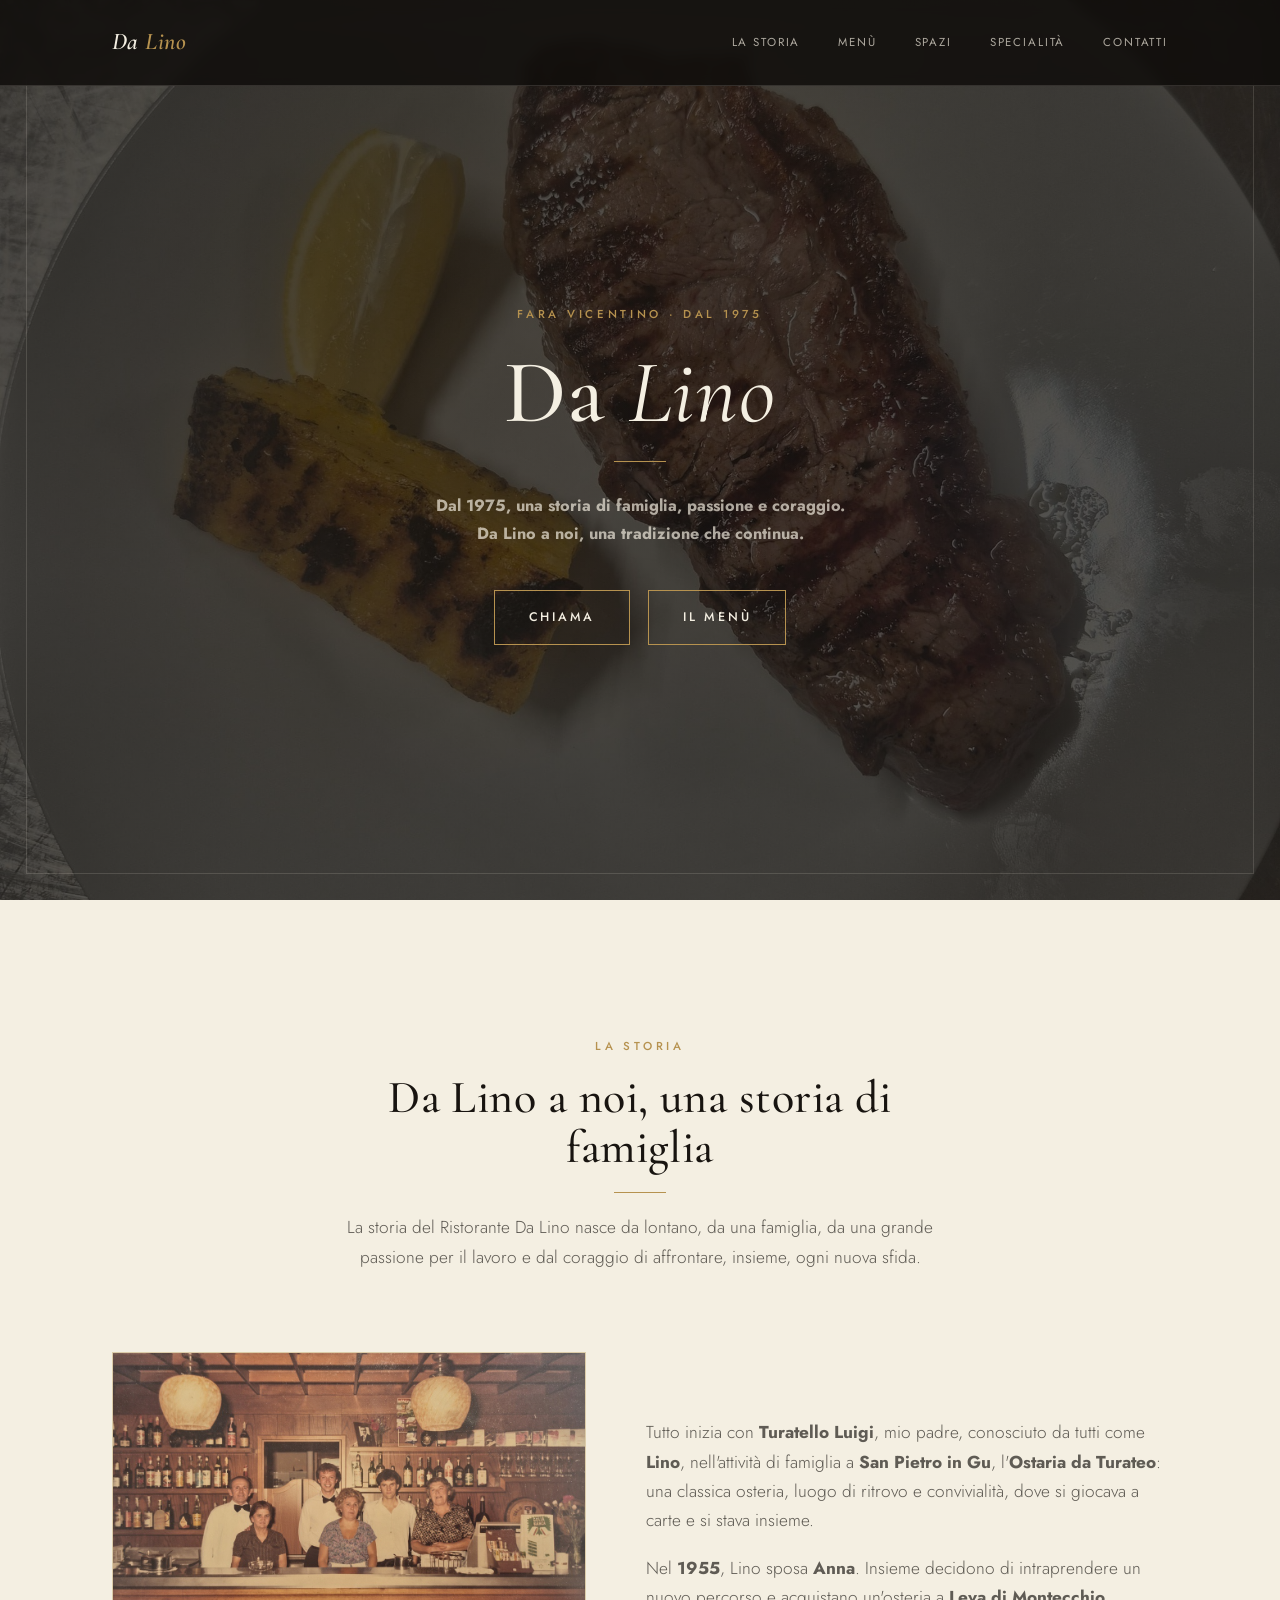
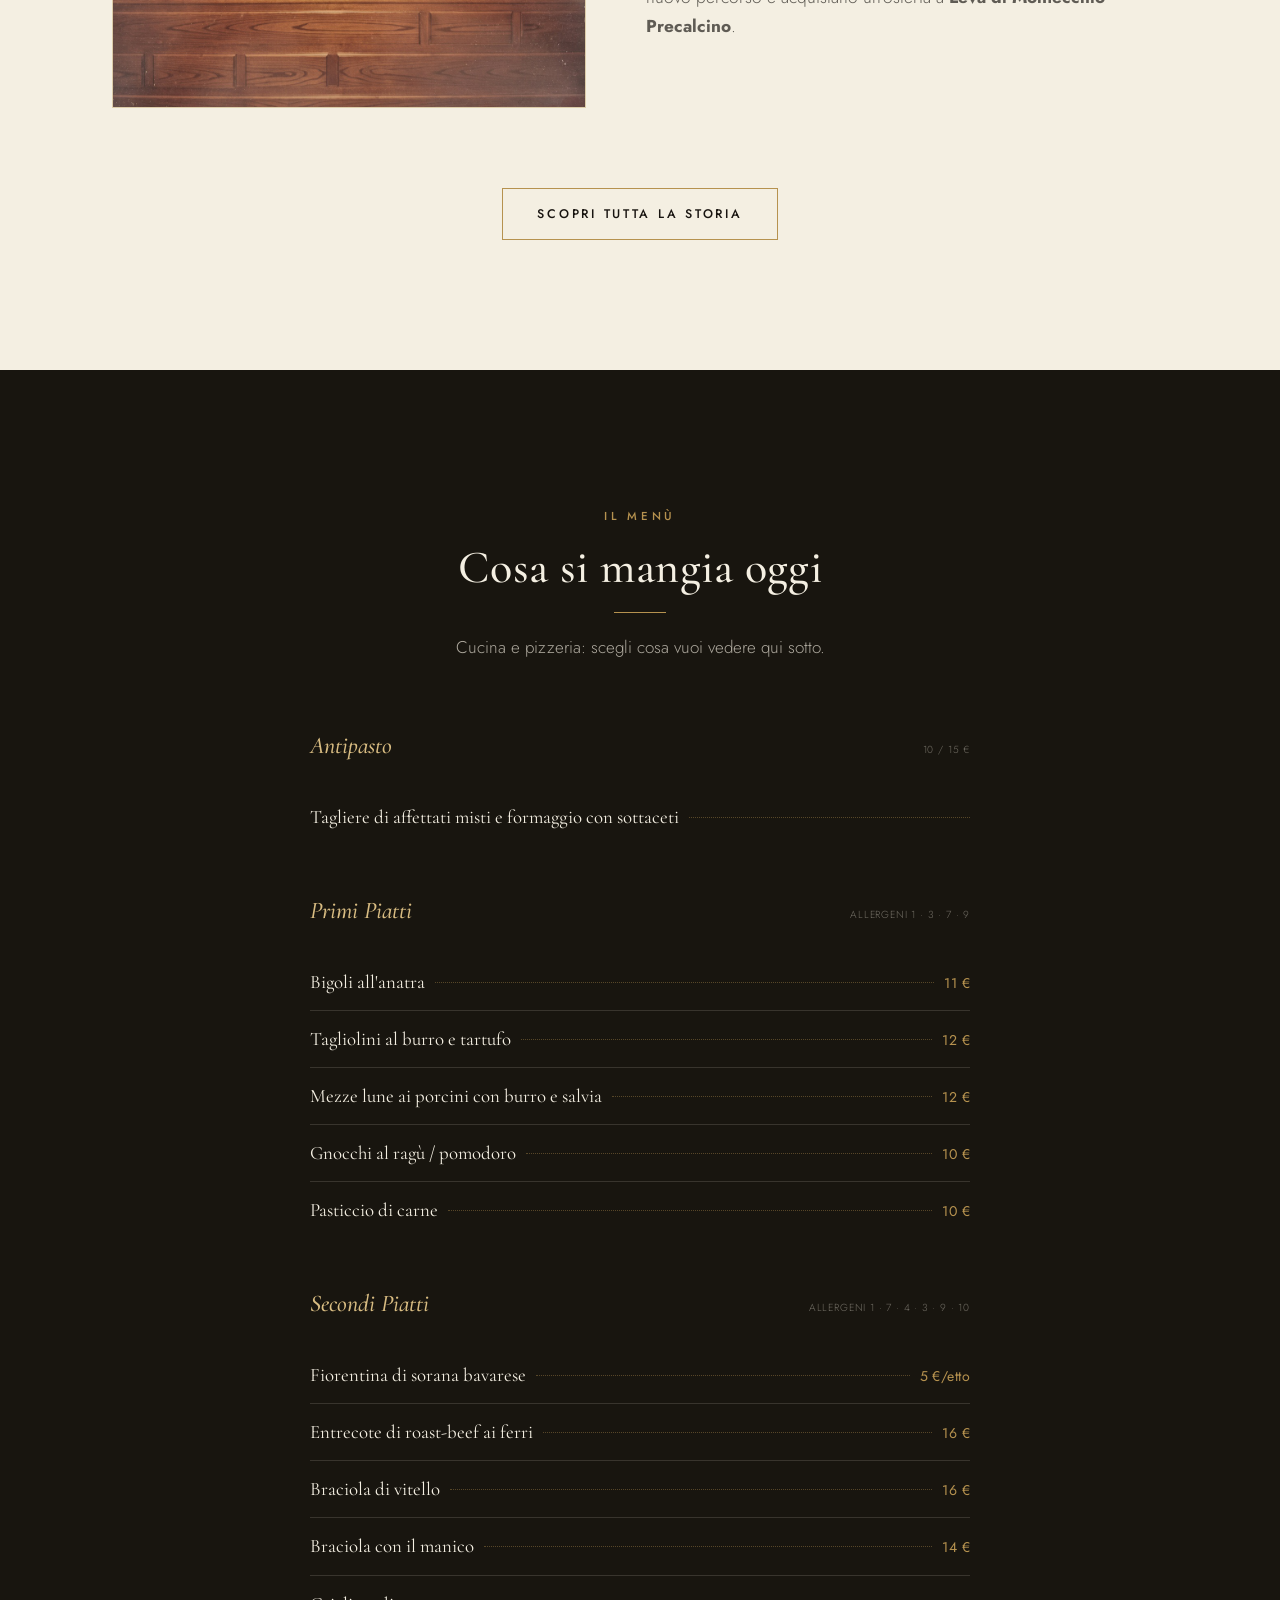
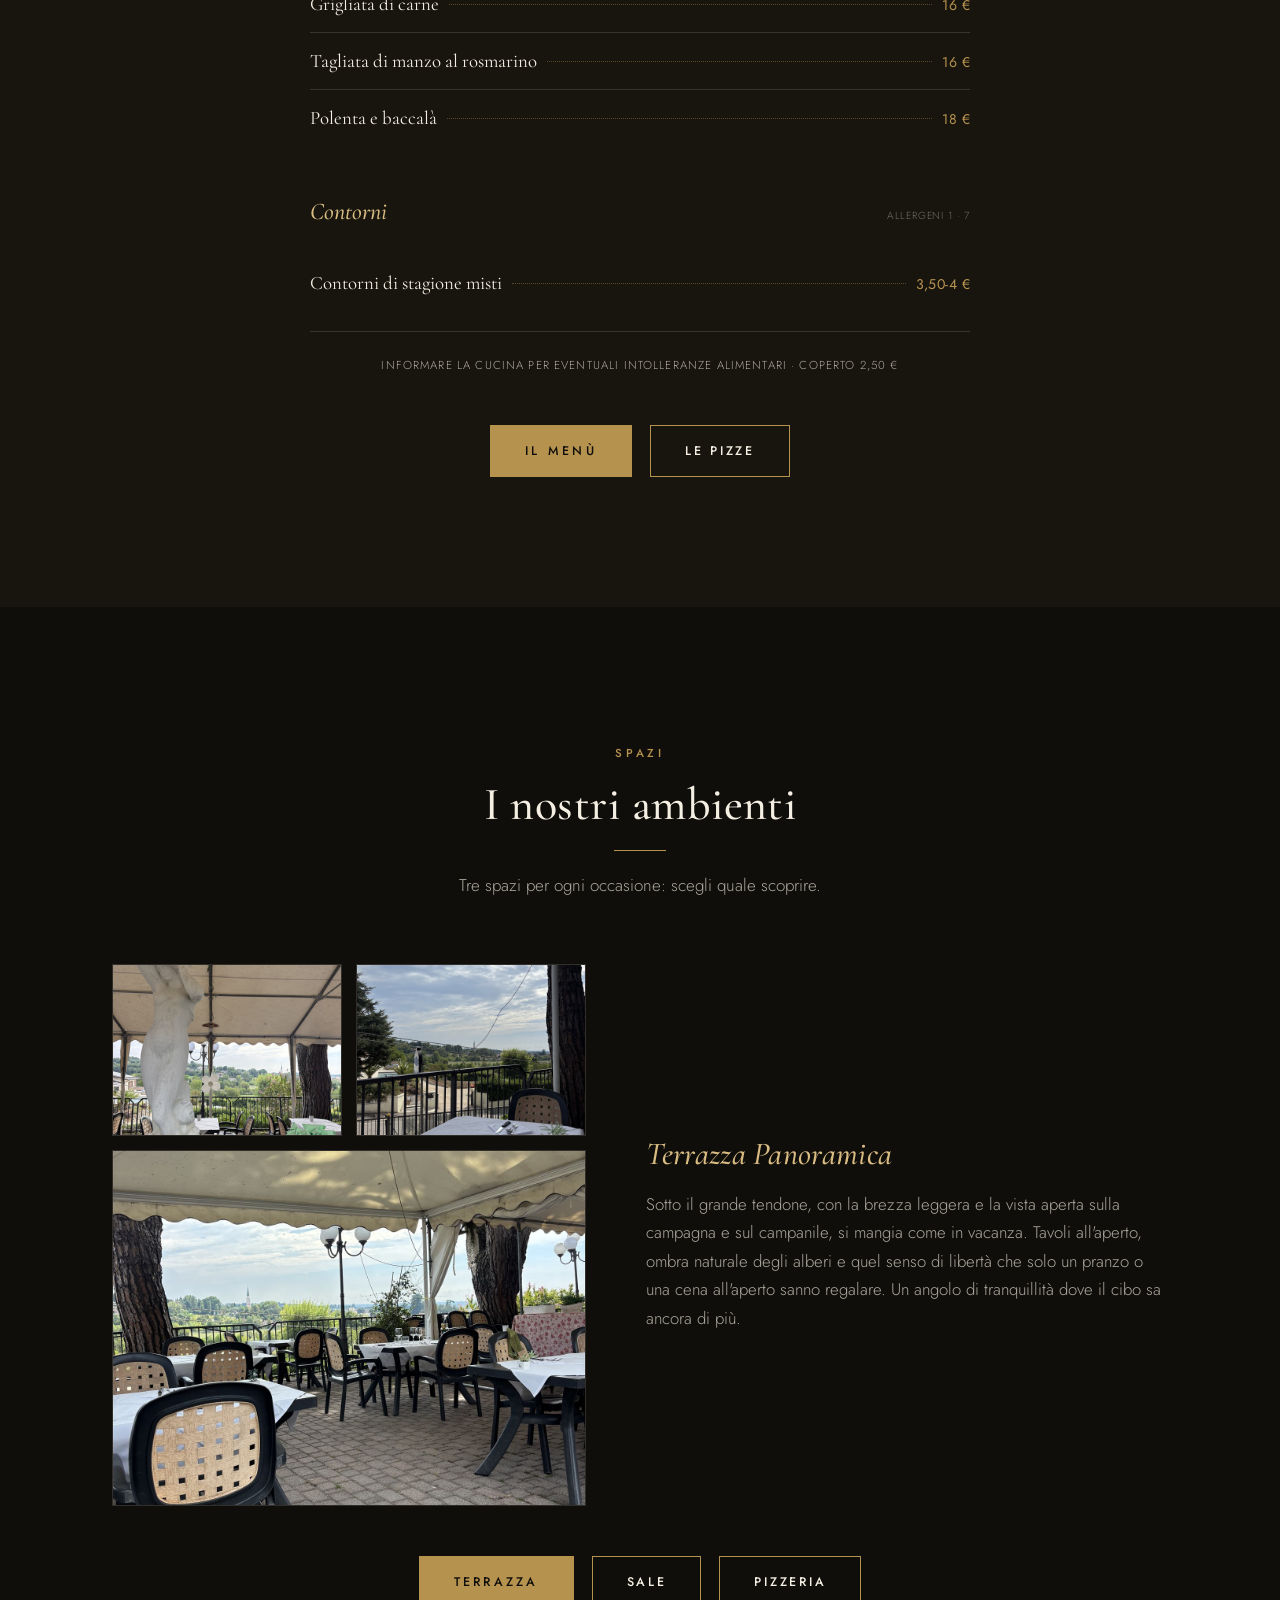
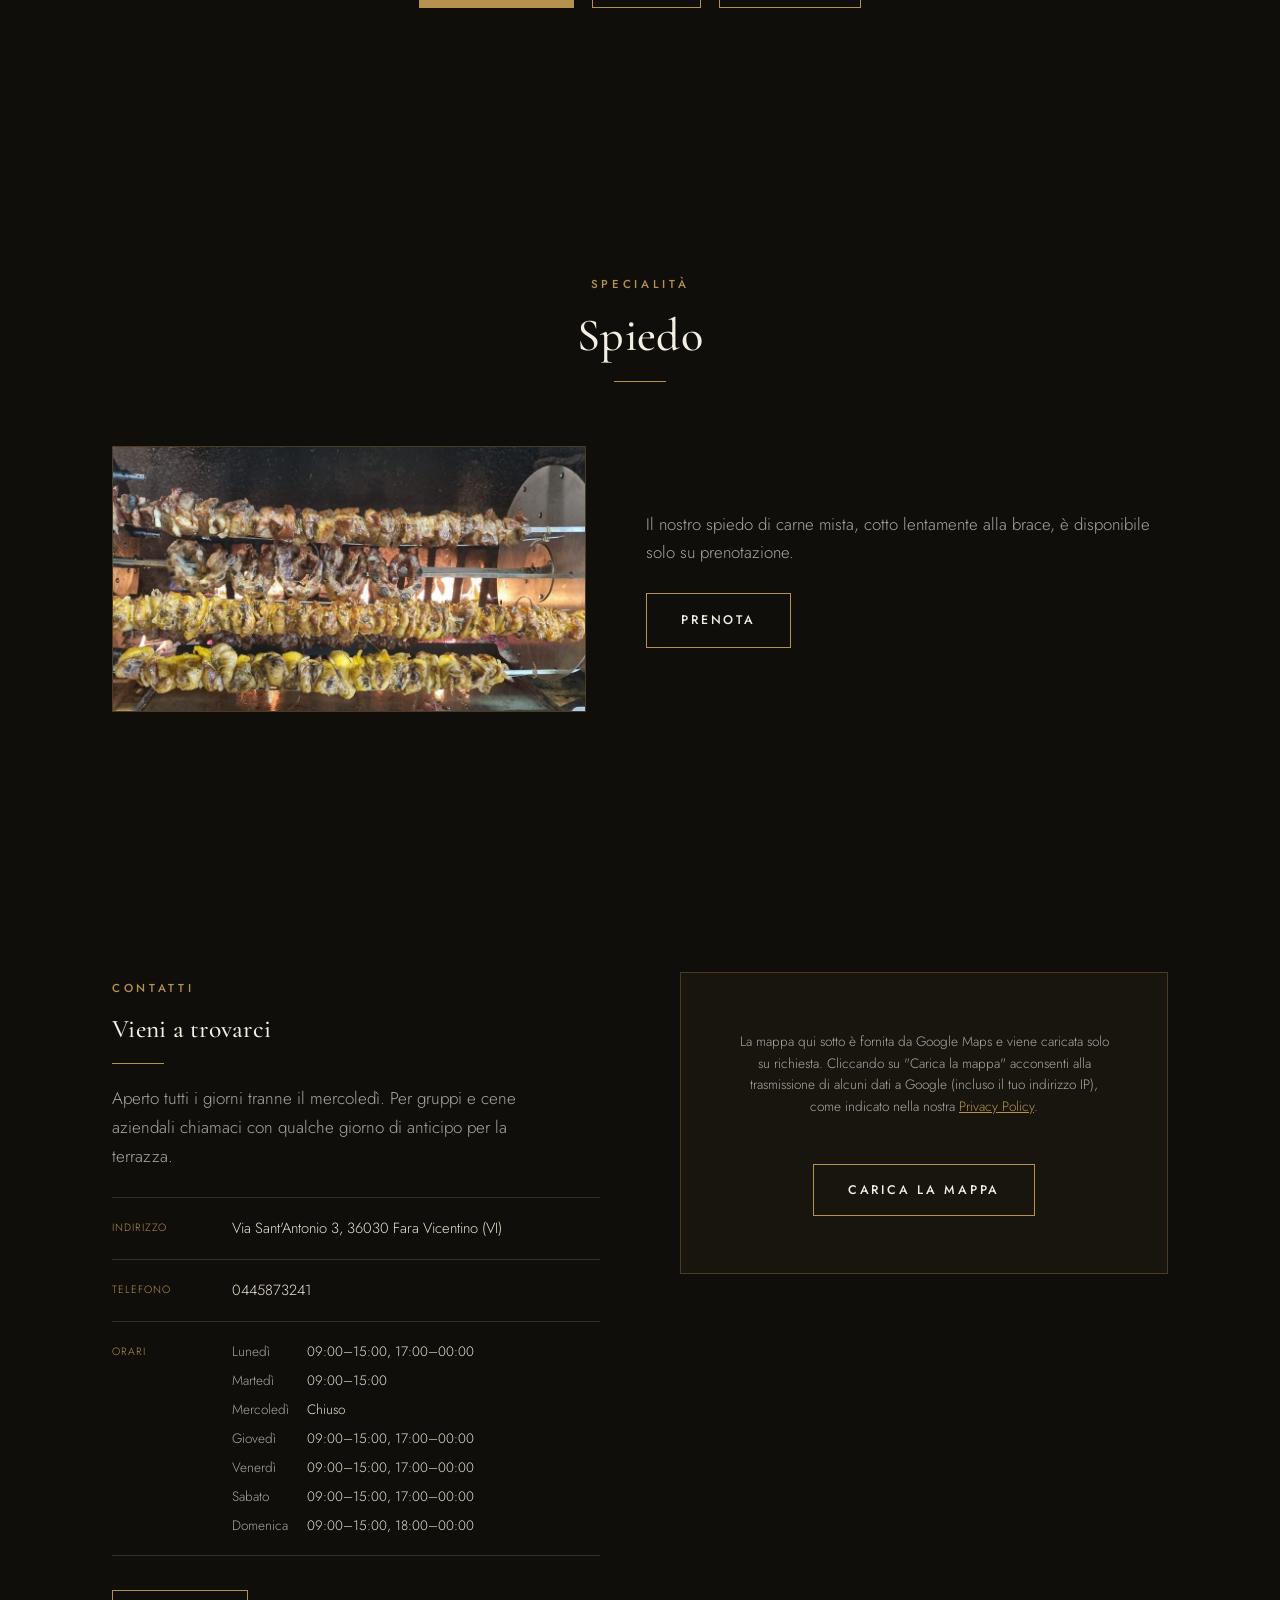
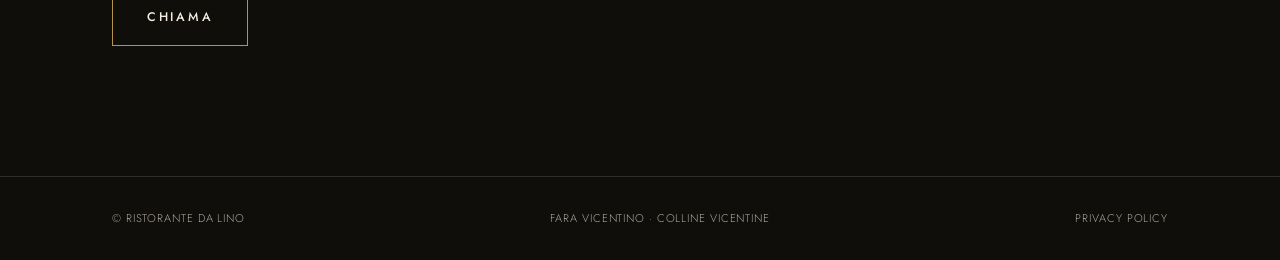
==== index.html @ ebf4b127 "Initial commit: sito Ristorante Da Lino Sito statico HTML/CSS/JS pronto per la pubblicazione su GitH" ====
<!DOCTYPE html>
<html lang="it">
<head>
<meta charset="UTF-8">
<meta name="viewport" content="width=device-width, initial-scale=1.0">
<title>Ristorante Da Lino — Fara Vicentino</title>
<meta name="description" content="Ristorante Da Lino a Fara Vicentino (VI): cucina di famiglia dal 1975, griglia a legna, pizzeria e terrazza panoramica sulle colline vicentine.">
<link rel="canonical" href="https://www.ristorantedalino.it/">
<link rel="icon" type="image/svg+xml" href="images/favicon.svg">

<meta property="og:type" content="website">
<meta property="og:title" content="Ristorante Da Lino — Fara Vicentino">
<meta property="og:description" content="Cucina di famiglia dal 1975, griglia a legna, pizzeria e terrazza panoramica sulle colline vicentine.">
<meta property="og:image" content="https://www.ristorantedalino.it/images/hero-bg.jpg">
<meta property="og:url" content="https://www.ristorantedalino.it/">
<meta property="og:locale" content="it_IT">
<meta name="twitter:card" content="summary_large_image">
<meta name="twitter:title" content="Ristorante Da Lino — Fara Vicentino">
<meta name="twitter:description" content="Cucina di famiglia dal 1975, griglia a legna, pizzeria e terrazza panoramica sulle colline vicentine.">
<meta name="twitter:image" content="https://www.ristorantedalino.it/images/hero-bg.jpg">

<link rel="preconnect" href="https://fonts.googleapis.com">
<link rel="preconnect" href="https://fonts.gstatic.com" crossorigin>
<link href="https://fonts.googleapis.com/css2?family=Cormorant+Garamond:ital,wght@0,400;0,500;0,600;1,400;1,500&family=Jost:wght@300;400;500;600&display=swap" rel="stylesheet">
<link rel="stylesheet" href="css/style.css">

<script type="application/ld+json">
{
  "@context": "https://schema.org",
  "@type": "Restaurant",
  "name": "Ristorante Da Lino",
  "image": "https://www.ristorantedalino.it/images/hero-bg.jpg",
  "url": "https://www.ristorantedalino.it/",
  "telephone": "+390445873241",
  "address": {
    "@type": "PostalAddress",
    "streetAddress": "Via Sant'Antonio 3",
    "postalCode": "36030",
    "addressLocality": "Fara Vicentino",
    "addressRegion": "VI",
    "addressCountry": "IT"
  },
  "openingHoursSpecification": [
    {"@type": "OpeningHoursSpecification", "dayOfWeek": "Monday", "opens": "09:00", "closes": "15:00"},
    {"@type": "OpeningHoursSpecification", "dayOfWeek": "Monday", "opens": "17:00", "closes": "23:59"},
    {"@type": "OpeningHoursSpecification", "dayOfWeek": "Tuesday", "opens": "09:00", "closes": "15:00"},
    {"@type": "OpeningHoursSpecification", "dayOfWeek": "Thursday", "opens": "09:00", "closes": "15:00"},
    {"@type": "OpeningHoursSpecification", "dayOfWeek": "Thursday", "opens": "17:00", "closes": "23:59"},
    {"@type": "OpeningHoursSpecification", "dayOfWeek": "Friday", "opens": "09:00", "closes": "15:00"},
    {"@type": "OpeningHoursSpecification", "dayOfWeek": "Friday", "opens": "17:00", "closes": "23:59"},
    {"@type": "OpeningHoursSpecification", "dayOfWeek": "Saturday", "opens": "09:00", "closes": "15:00"},
    {"@type": "OpeningHoursSpecification", "dayOfWeek": "Saturday", "opens": "17:00", "closes": "23:59"},
    {"@type": "OpeningHoursSpecification", "dayOfWeek": "Sunday", "opens": "09:00", "closes": "15:00"},
    {"@type": "OpeningHoursSpecification", "dayOfWeek": "Sunday", "opens": "18:00", "closes": "23:59"}
  ],
  "sameAs": ["https://www.facebook.com/p/Ristorante-pizzeria-Da-Lino-100041686732372/"]
}
</script>
</head>
<body>

<header class="site">
  <div class="wrap">
    <a href="#" class="brand">Da <span>Lino</span></a>
    <nav class="links">
      <a href="#storia">La Storia</a>
      <a href="#menu">Menù</a>
      <a href="#terrazza">Spazi</a>
      <a href="#specialita">Specialità</a>
      <a href="#contatti">Contatti</a>
    </nav>
    <button type="button" class="nav-toggle" aria-label="Apri menu">☰</button>
  </div>
</header>

<main>

<!-- ================= HERO ================= -->
<section class="hero">
  <div class="hero-frame" aria-hidden="true"></div>
  <div class="hero-content">
    <span class="eyebrow">Fara Vicentino · Dal 1975</span>
    <h1>Da <em>Lino</em></h1>
    <div class="rule center"></div>
    <p class="desc"><strong>Dal 1975, una storia di famiglia, passione e coraggio.<br>Da Lino a noi, una tradizione che continua.</strong></p>
    <div class="ctas">
      <a href="tel:+390445873241" class="btn">Chiama</a>
      <a href="#menu" class="btn">Il Menù</a>
    </div>
  </div>
</section>

<!-- ================= STORIA ================= -->
<section id="storia" class="story">
  <div class="wrap">
    <div class="section-head center reveal">
      <span class="eyebrow">La Storia</span>
      <h2 style="margin-top:14px;">Da Lino a noi, una storia di famiglia</h2>
      <div class="rule center"></div>
      <p style="max-width:640px; margin:0 auto;">La storia del Ristorante Da Lino nasce da lontano, da una famiglia, da una grande passione per il lavoro e dal coraggio di affrontare, insieme, ogni nuova sfida.</p>
    </div>

    <div class="story-narrative">

      <div class="story-block reveal">
        <div class="story-photo">
          <img src="images/storia-osteria.jpg" alt="Il bancone dell'osteria di famiglia, con Lino e Anna e lo staff" loading="lazy">
        </div>
        <div class="story-text">
          <p>Tutto inizia con <strong>Turatello Luigi</strong>, mio padre, conosciuto da tutti come <strong>Lino</strong>, nell'attività di famiglia a <strong>San Pietro in Gu</strong>, l'<strong>Ostaria da Turateo</strong>: una classica osteria, luogo di ritrovo e convivialità, dove si giocava a carte e si stava insieme.</p>
          <p>Nel <strong>1955</strong>, Lino sposa <strong>Anna</strong>. Insieme decidono di intraprendere un nuovo percorso e acquistano un'osteria a <strong>Leva di Montecchio Precalcino</strong>.</p>
        </div>
      </div>

      <div class="story-toggle reveal" id="story-toggle-open">
        <button type="button" class="btn" id="story-toggle-btn" aria-expanded="false" aria-controls="story-more">Scopri tutta la storia</button>
      </div>

      <div class="story-more" id="story-more" hidden>

      <div class="story-block">
        <div class="story-text">
          <p>Nel <strong>1966</strong>, a mio padre viene proposta una nuova opportunità: una trattoria a Fara Vicentino, la <strong>Trattoria Valdastico</strong>. Era un locale grande e il lavoro va alla grande. Per Lino e Anna è un periodo di grande impegno e soddisfazioni.</p>
          <p>Nel <strong>1972</strong> arrivano però momenti critici e decidono di tornare a San Pietro in Gu, dando in affitto la loro osteria. Ma il desiderio di costruire qualcosa di proprio non viene mai meno.</p>
          <p>Nel <strong>1973</strong>, Lino vende la trattoria della stazione e acquista un terreno a Fara Vicentino, in via Torricelle. È qui che, con tanto coraggio, lui e Anna decidono di fare un passo importante: costruire il loro futuro e dare vita al <strong>Ristorante Da Lino</strong>.</p>
          <p>Nell'<strong>agosto del 1975</strong> il ristorante apre le sue porte.</p>
        </div>
        <div class="story-photo">
          <img src="images/storia-cucina.jpg" alt="La cucina a legna del ristorante nei primi anni, con Lino e Anna ai fornelli" loading="lazy">
        </div>
      </div>

      <div class="story-block">
        <div class="story-photo">
          <img src="images/storia-matrimoni.jpg" alt="Un cameriere fiamma una porchetta durante un matrimonio al ristorante" loading="lazy">
        </div>
        <div class="story-text">
          <p>Comincia una nuova avventura, fatta di tanto lavoro e di tante soddisfazioni. Arrivano numerosi matrimoni e tante persone scelgono il Ristorante Da Lino per vivere e condividere momenti importanti.</p>
          <p>Nel <strong>1977</strong>, però, la vita mette Anna davanti a una nuova e difficile prova: rimane sola a portare avanti questa battaglia.</p>
          <p>Ma Anna non si arrende. Con grande forza e tanti sacrifici continua il cammino iniziato insieme a Lino, portando avanti il ristorante e la loro storia.</p>
        </div>
      </div>

      <div class="story-block">
        <div class="story-text">
          <p>Nel <strong>1995</strong> arriviamo noi e raccogliamo questa eredità. Anche per noi l'inizio non è facile, ma con il passare degli anni continuiamo a lavorare, a crescere e a portare avanti ciò che è stato costruito prima di noi.</p>
        </div>
        <div class="story-photo">
          <img src="images/storia-anni90.jpg" alt="Lo staff del ristorante negli anni '90" loading="lazy">
        </div>
      </div>

      <div class="story-block story-block-final">
        <div class="story-photo">
          <img src="images/storia-oggi.jpg" alt="Chi porta avanti il Ristorante Da Lino oggi" loading="lazy">
        </div>
        <div class="story-text">
          <p>Gli anni passano, ma una cosa non è cambiata: <strong>siamo ancora qua</strong>.</p>
          <p>Il Ristorante Da Lino è una storia di famiglia, iniziata tanti anni fa e portata avanti con coraggio, sacrificio e tanto lavoro.</p>
          <blockquote>Una storia che continua.</blockquote>
        </div>
      </div>

      <div class="story-toggle">
        <button type="button" class="btn" id="story-toggle-close-btn">Mostra meno</button>
      </div>

      </div>

    </div>
  </div>
</section>

<!-- ================= MENU ================= -->
<section id="menu" class="menu-section">
  <div class="wrap">
    <div class="section-head center reveal">
      <span class="eyebrow">Il Menù</span>
      <h2 style="margin-top:14px;">Cosa si mangia oggi</h2>
      <div class="rule center"></div>
      <p style="color:var(--ivory-dim); font-weight:300;">Cucina e pizzeria: scegli cosa vuoi vedere qui sotto.</p>
    </div>

    <div class="menu-inner reveal">

      <div class="menu-panel toggle-panel" id="panel-cucina" role="tabpanel" aria-labelledby="tab-panel-cucina">

        <div class="menu-group">
          <div class="menu-group-head"><h3>Antipasto</h3><span class="allergens">10 / 15 €</span></div>
          <div class="menu-item"><span class="name">Tagliere di affettati misti e formaggio con sottaceti</span><span class="leader"></span></div>
        </div>

        <div class="menu-group">
          <div class="menu-group-head"><h3>Primi Piatti</h3><span class="allergens">Allergeni 1 · 3 · 7 · 9</span></div>
          <div class="menu-item"><span class="name">Bigoli all'anatra</span><span class="leader"></span><span class="price">11 €</span></div>
          <div class="menu-item"><span class="name">Tagliolini al burro e tartufo</span><span class="leader"></span><span class="price">12 €</span></div>
          <div class="menu-item"><span class="name">Mezze lune ai porcini con burro e salvia</span><span class="leader"></span><span class="price">12 €</span></div>
          <div class="menu-item"><span class="name">Gnocchi al ragù / pomodoro</span><span class="leader"></span><span class="price">10 €</span></div>
          <div class="menu-item"><span class="name">Pasticcio di carne</span><span class="leader"></span><span class="price">10 €</span></div>
        </div>

        <div class="menu-group">
          <div class="menu-group-head"><h3>Secondi Piatti</h3><span class="allergens">Allergeni 1 · 7 · 4 · 3 · 9 · 10</span></div>
          <div class="menu-item"><span class="name">Fiorentina di sorana bavarese</span><span class="leader"></span><span class="price">5 €/etto</span></div>
          <div class="menu-item"><span class="name">Entrecote di roast-beef ai ferri</span><span class="leader"></span><span class="price">16 €</span></div>
          <div class="menu-item"><span class="name">Braciola di vitello</span><span class="leader"></span><span class="price">16 €</span></div>
          <div class="menu-item"><span class="name">Braciola con il manico</span><span class="leader"></span><span class="price">14 €</span></div>
          <div class="menu-item"><span class="name">Grigliata di carne</span><span class="leader"></span><span class="price">16 €</span></div>
          <div class="menu-item"><span class="name">Tagliata di manzo al rosmarino</span><span class="leader"></span><span class="price">16 €</span></div>
          <div class="menu-item"><span class="name">Polenta e baccalà</span><span class="leader"></span><span class="price">18 €</span></div>
        </div>

        <div class="menu-group" style="margin-bottom:0;">
          <div class="menu-group-head"><h3>Contorni</h3><span class="allergens">Allergeni 1 · 7</span></div>
          <div class="menu-item"><span class="name">Contorni di stagione misti</span><span class="leader"></span><span class="price">3,50-4 €</span></div>
        </div>

        <div class="menu-foot">Informare la cucina per eventuali intolleranze alimentari · Coperto 2,50 €</div>
      </div>

      <div class="menu-panel toggle-panel" id="panel-pizze" role="tabpanel" aria-labelledby="tab-panel-pizze" hidden>

        <div class="menu-group" style="margin-bottom:0;">
          <div class="pizza-item"><span class="name">4 Formaggi</span><span class="ingredients">pomodoro, mozzarella, gorgonzola, asiago, grana</span><span class="price">9 € <em>· all. 7</em></span></div>
          <div class="pizza-item"><span class="name">4 Stagioni</span><span class="ingredients">pomodoro, mozzarella, prosciutto, funghi, carciofi, salamino</span><span class="price">9 € <em>· all. 7</em></span></div>
          <div class="pizza-item"><span class="name">Asparagi</span><span class="ingredients">pomodoro, mozzarella, asparagi</span><span class="price">7,50 € <em>· all. 7</em></span></div>
          <div class="pizza-item"><span class="name">Astego</span><span class="ingredients">pomodoro, mozzarella, salsiccia, peperoni ai ferri, pancetta</span><span class="price">9,50 € <em>· all. 7</em></span></div>
          <div class="pizza-item"><span class="name">Bavarese</span><span class="ingredients">pomodoro, mozzarella, pancetta, wurstel, speck</span><span class="price">9,50 € <em>· all. 7</em></span></div>
          <div class="pizza-item"><span class="name">Bianca</span><span class="ingredients">mozzarella, asparagi, carciofi, grana</span><span class="price">9 € <em>· all. 7</em></span></div>
          <div class="pizza-item"><span class="name">Boscaiola</span><span class="ingredients">pomodoro, mozzarella, funghi misti</span><span class="price">8,50 € <em>· all. 7</em></span></div>
          <div class="pizza-item"><span class="name">Calzone</span><span class="ingredients">pomodoro, mozzarella, funghi, prosciutto</span><span class="price">8 € <em>· all. 7</em></span></div>
          <div class="pizza-item"><span class="name">Capricciosa</span><span class="ingredients">pomodoro, mozzarella, prosciutto, funghi, carciofi</span><span class="price">8,50 € <em>· all. 7</em></span></div>
          <div class="pizza-item"><span class="name">Chiodini</span><span class="ingredients">pomodoro, mozzarella, chiodini</span><span class="price">8 € <em>· all. 7</em></span></div>
          <div class="pizza-item"><span class="name">Cion</span><span class="ingredients">pomodoro, mozzarella, asiago, sopressa</span><span class="price">9 € <em>· all. 7</em></span></div>
          <div class="pizza-item"><span class="name">Crudo</span><span class="ingredients">pomodoro, mozzarella, prosciutto crudo</span><span class="price">8 € <em>· all. 7</em></span></div>
          <div class="pizza-item"><span class="name">Diavola</span><span class="ingredients">pomodoro, mozzarella, salamino</span><span class="price">7,50 € <em>· all. 7</em></span></div>
          <div class="pizza-item"><span class="name">Funghi</span><span class="ingredients">pomodoro, mozzarella, funghi</span><span class="price">7,50 € <em>· all. 7</em></span></div>
          <div class="pizza-item"><span class="name">Gustosa</span><span class="ingredients">pomodoro, mozzarella, porcini, pancetta, grana</span><span class="price">9,50 € <em>· all. 7</em></span></div>
          <div class="pizza-item"><span class="name">Margherita</span><span class="ingredients">pomodoro, mozzarella</span><span class="price">6 € <em>· all. 7</em></span></div>
          <div class="pizza-item"><span class="name">Marina</span><span class="ingredients">pomodoro, mozzarella, gamberetti, brie</span><span class="price">9,50 € <em>· all. 7-2</em></span></div>
          <div class="pizza-item"><span class="name">Monaco</span><span class="ingredients">pomodoro, mozzarella, patate, wurstel, pancetta</span><span class="price">9 € <em>· all. 7</em></span></div>
          <div class="pizza-item"><span class="name">Montanara</span><span class="ingredients">pomodoro, mozzarella, asiago, sfilacci di cavallo</span><span class="price">9 € <em>· all. 7</em></span></div>
          <div class="pizza-item"><span class="name">Napoletana</span><span class="ingredients">pomodoro, mozzarella, acciughe, capperi, olive, origano</span><span class="price">8,50 € <em>· all. 7-4</em></span></div>
          <div class="pizza-item"><span class="name">Novità</span><span class="ingredients">pomodoro, mozzarella, asparagi, zucchine, grana</span><span class="price">9 € <em>· all. 7</em></span></div>
          <div class="pizza-item"><span class="name">Olive</span><span class="ingredients">pomodoro, mozzarella, olive</span><span class="price">7,50 € <em>· all. 7</em></span></div>
          <div class="pizza-item"><span class="name">Pacifico</span><span class="ingredients">pomodoro, mozzarella, asparagi, porcini, grana</span><span class="price">9,50 € <em>· all. 7</em></span></div>
          <div class="pizza-item"><span class="name">Parmigiana</span><span class="ingredients">pomodoro, mozzarella, melanzane, grana</span><span class="price">8 € <em>· all. 7</em></span></div>
          <div class="pizza-item"><span class="name">Patatosa</span><span class="ingredients">pomodoro, mozzarella, patatine fritte</span><span class="price">8 € <em>· all. 7</em></span></div>
          <div class="pizza-item"><span class="name">Porcini</span><span class="ingredients">pomodoro, mozzarella, porcini</span><span class="price">8,50 € <em>· all. 7</em></span></div>
          <div class="pizza-item"><span class="name">Primavera</span><span class="ingredients">pomodoro, mozzarella, pomodoro a fette, rucola</span><span class="price">8 € <em>· all. 7</em></span></div>
          <div class="pizza-item"><span class="name">Prosciutto</span><span class="ingredients">pomodoro, mozzarella, prosciutto</span><span class="price">7,50 € <em>· all. 7</em></span></div>
          <div class="pizza-item"><span class="name">Prosciutto e Funghi</span><span class="ingredients">pomodoro, mozzarella, prosciutto, funghi</span><span class="price">8 € <em>· all. 7</em></span></div>
          <div class="pizza-item"><span class="name">Radicchio</span><span class="ingredients">pomodoro, mozzarella, radicchio, grana</span><span class="price">8,50 € <em>· all. 7</em></span></div>
          <div class="pizza-item"><span class="name">Romana</span><span class="ingredients">pomodoro, mozzarella, acciughe</span><span class="price">7,50 € <em>· all. 7-4</em></span></div>
          <div class="pizza-item"><span class="name">Speck</span><span class="ingredients">pomodoro, mozzarella, speck</span><span class="price">8 € <em>· all. 7</em></span></div>
          <div class="pizza-item"><span class="name">Stracchino e Rucola</span><span class="ingredients">pomodoro, mozzarella, stracchino, rucola</span><span class="price">8,50 € <em>· all. 7</em></span></div>
          <div class="pizza-item"><span class="name">Tonno</span><span class="ingredients">pomodoro, mozzarella, tonno</span><span class="price">7,50 € <em>· all. 7-4</em></span></div>
          <div class="pizza-item"><span class="name">Toreselle</span><span class="ingredients">pomodoro, mozzarella, porcini, asiago, porchetta</span><span class="price">10 € <em>· all. 7</em></span></div>
          <div class="pizza-item"><span class="name">Trevigiana</span><span class="ingredients">pomodoro, mozzarella, radicchio, pancetta</span><span class="price">10 € <em>· all. 7</em></span></div>
          <div class="pizza-item"><span class="name">Valtellina</span><span class="ingredients">pomodoro, mozzarella, bresaola, rucola, grana</span><span class="price">10 € <em>· all. 7</em></span></div>
          <div class="pizza-item"><span class="name">Verde Speck</span><span class="ingredients">pomodoro, mozzarella, gorgonzola, speck</span><span class="price">9 € <em>· all. 7</em></span></div>
          <div class="pizza-item"><span class="name">Verdure</span><span class="ingredients">pomodoro, mozzarella, melanzane, pomodoro a fette, zucchine, peperoni</span><span class="price">9 € <em>· all. 7</em></span></div>
          <div class="pizza-item"><span class="name">Viennese</span><span class="ingredients">pomodoro, mozzarella, wurstel</span><span class="price">7,50 € <em>· all. 7</em></span></div>
        </div>

        <div class="menu-foot">Tutte le pizze contengono glutine · Supplementi da 1,00 a 2,00 € · Supplemento pizza battuta 3,00 € · Coperto pizza 2,00 €</div>
      </div>

      <div class="menu-toggle" role="tablist">
        <button type="button" id="tab-panel-cucina" class="btn toggle-btn active" data-target="panel-cucina" role="tab" aria-selected="true" aria-controls="panel-cucina">Il Menù</button>
        <button type="button" id="tab-panel-pizze" class="btn toggle-btn" data-target="panel-pizze" role="tab" aria-selected="false" aria-controls="panel-pizze">Le Pizze</button>
      </div>
    </div>
  </div>
</section>

<!-- ================= SPAZI ================= -->
<section id="terrazza" class="terrace">
  <div class="wrap">
    <div class="section-head center reveal">
      <span class="eyebrow">Spazi</span>
      <h2 style="margin-top:14px;">I nostri ambienti</h2>
      <div class="rule center"></div>
      <p style="color:var(--ivory-dim); font-weight:300;">Tre spazi per ogni occasione: scegli quale scoprire.</p>
    </div>

    <div class="space-inner reveal">

      <div class="space-panel toggle-panel" id="panel-terrazza" role="tabpanel" aria-labelledby="tab-panel-terrazza">
        <div class="space-photo-group">
          <div class="space-photo"><img src="images/spazi-terrazza-1.jpg" alt="La terrazza panoramica del ristorante tra i pini, con vista sulle colline vicentine" loading="lazy"></div>
          <div class="space-photo"><img src="images/spazi-terrazza-2.jpg" alt="Un tavolo apparecchiato in terrazza con vista sulla campagna" loading="lazy"></div>
          <div class="space-photo"><img src="images/spazi-terrazza-3.jpg" alt="I tavoli in terrazza con vista sulla campagna vicentina" loading="lazy"></div>
        </div>
        <div class="space-text">
          <h3>Terrazza Panoramica</h3>
          <p>Sotto il grande tendone, con la brezza leggera e la vista aperta sulla campagna e sul campanile, si mangia come in vacanza. Tavoli all'aperto, ombra naturale degli alberi e quel senso di libertà che solo un pranzo o una cena all'aperto sanno regalare. Un angolo di tranquillità dove il cibo sa ancora di più.</p>
        </div>
      </div>

      <div class="space-panel toggle-panel" id="panel-sale" role="tabpanel" aria-labelledby="tab-panel-sale" hidden>
        <div class="space-photo-group">
          <div class="space-photo"><img src="images/spazi-sale-1.jpg" alt="La grande sala del ristorante allestita per una festa" loading="lazy"></div>
          <div class="space-photo"><img src="images/spazi-sale-2.jpg" alt="La sala elegante con tavoli vestiti di bianco e un grande dipinto alle pareti" loading="lazy"></div>
          <div class="space-photo"><img src="images/spazi-sale-3.jpg" alt="Un tavolo apparecchiato nella sala elegante" loading="lazy"></div>
          <div class="space-photo"><img src="images/spazi-sale-4.jpg" alt="La sala allestita a festa per un compleanno" loading="lazy"></div>
        </div>
        <div class="space-text">
          <h3>Sale</h3>
          <p>Dalla grande sala luminosa e scenografica, ideale per feste, compleanni e ricevimenti, all'ambiente elegante e raccolto con tavoli vestiti di bianco e un grande dipinto alle pareti: qui ogni spazio è pensato per farti sentire speciale.</p>
          <p>Che tu cerchi il calore di una festa o la calma di una cena più intima, ti aspettiamo a tavola per coccolarti con piatti genuini e momenti da ricordare.</p>
        </div>
      </div>

      <div class="space-panel toggle-panel" id="panel-pizzeria" role="tabpanel" aria-labelledby="tab-panel-pizzeria" hidden>
        <div class="space-photo-group">
          <div class="space-photo"><img src="images/spazi-pizzeria-1.jpg" alt="La sala del forno a legna con il forno a vista" loading="lazy"></div>
          <div class="space-photo"><img src="images/spazi-pizzeria-2.jpg" alt="L'angolo enoteca della pizzeria" loading="lazy"></div>
          <div class="space-photo"><img src="images/spazi-pizzeria-4.jpg" alt="La sala della pizzeria apparecchiata" loading="lazy"></div>
        </div>
        <div class="space-text">
          <h3>Pizzeria</h3>
          <p>Qui l'odore della legna che brucia e della pizza che cuoce ti accoglie appena entri. Ambiente rustico e caldo, con il forno a legna a vista che fa da protagonista. Ideale per chi cerca autenticità, piatti genuini e quell'atmosfera semplice e genuina che ti fa sentire subito a casa.</p>
        </div>
      </div>

      <div class="menu-toggle" role="tablist">
        <button type="button" id="tab-panel-terrazza" class="btn toggle-btn active" data-target="panel-terrazza" role="tab" aria-selected="true" aria-controls="panel-terrazza">Terrazza</button>
        <button type="button" id="tab-panel-sale" class="btn toggle-btn" data-target="panel-sale" role="tab" aria-selected="false" aria-controls="panel-sale">Sale</button>
        <button type="button" id="tab-panel-pizzeria" class="btn toggle-btn" data-target="panel-pizzeria" role="tab" aria-selected="false" aria-controls="panel-pizzeria">Pizzeria</button>
      </div>
    </div>
  </div>
</section>

<!-- ================= SPECIALITÀ ================= -->
<section id="specialita" class="specials">
  <div class="wrap">
    <div class="section-head center reveal">
      <span class="eyebrow">Specialità</span>
      <h2 style="margin-top:14px;">Spiedo</h2>
      <div class="rule center"></div>
    </div>

    <div class="special-block reveal">
      <div class="special-photo">
        <img src="images/spiedo.jpg" alt="Spiedo di carne mista cotto lentamente alla brace sul girarrosto" loading="lazy">
      </div>
      <div class="special-text">
        <p>Il nostro spiedo di carne mista, cotto lentamente alla brace, è disponibile solo su prenotazione.</p>
        <a href="tel:+390445873241" class="btn">Prenota</a>
      </div>
    </div>
  </div>
</section>

<!-- ================= CONTATTI ================= -->
<section id="contatti" class="contact">
  <div class="wrap">
    <div class="reveal">
      <span class="eyebrow">Contatti</span>
      <h2 style="margin-top:14px;">Vieni a trovarci</h2>
      <div class="rule"></div>
      <p>Aperto tutti i giorni tranne il mercoledì. Per gruppi e cene aziendali chiamaci con qualche giorno di anticipo per la terrazza.</p>
      <ul class="info-list">
        <li><span class="label">Indirizzo</span><span class="val">Via Sant'Antonio 3, 36030 Fara Vicentino (VI)</span></li>
        <li><span class="label">Telefono</span><span class="val">0445873241</span></li>
        <li class="hours-row">
          <span class="label">Orari</span>
          <div class="hours-grid">
            <span class="day">Lunedì</span><span class="time">09:00–15:00, 17:00–00:00</span>
            <span class="day">Martedì</span><span class="time">09:00–15:00</span>
            <span class="day">Mercoledì</span><span class="time">Chiuso</span>
            <span class="day">Giovedì</span><span class="time">09:00–15:00, 17:00–00:00</span>
            <span class="day">Venerdì</span><span class="time">09:00–15:00, 17:00–00:00</span>
            <span class="day">Sabato</span><span class="time">09:00–15:00, 17:00–00:00</span>
            <span class="day">Domenica</span><span class="time">09:00–15:00, 18:00–00:00</span>
          </div>
        </li>
      </ul>
      <div style="margin-top:34px;">
        <a href="tel:+390445873241" class="btn">Chiama</a>
      </div>
    </div>
    <div class="reveal">
      <div class="map-embed" id="map-embed" data-map-src="https://www.google.com/maps?q=Via+Sant%27Antonio+3,+36030+Fara+Vicentino+VI&amp;output=embed" data-map-title="Posizione di Ristorante Da Lino su Google Maps">
        <div class="map-consent">
          <p>La mappa qui sotto è fornita da Google Maps e viene caricata solo su richiesta. Cliccando su "Carica la mappa" acconsenti alla trasmissione di alcuni dati a Google (incluso il tuo indirizzo IP), come indicato nella nostra <a href="privacy.html">Privacy Policy</a>.</p>
          <button type="button" class="btn" id="map-load-btn">Carica la mappa</button>
        </div>
      </div>
    </div>
  </div>
</section>

</main>

<footer class="bottom">
  <div class="wrap">
    <span>© Ristorante Da Lino</span>
    <span>Fara Vicentino · Colline Vicentine</span>
    <a href="privacy.html">Privacy Policy</a>
  </div>
</footer>

<script src="js/script.js"></script>
</body>
</html>
---- css/style.css ----
:root{
  --black:#100e0b;
  --panel:#18150f;
  --panel2:#1e1a13;
  --ivory:#f4efe2;
  --ivory-soft:#eae3d0;
  --ivory-dim: rgba(244,239,226,0.68);
  --ink:#181410;
  --ink-dim: rgba(24,20,16,0.68);
  --gold:#b6924f;
  --gold-light:#d8bc82;
  --gold-soft: rgba(182,146,79,0.35);
  --hair: rgba(244,239,226,0.14);
  --hair-ink: rgba(24,20,16,0.16);
  --max: 1120px;
}
*{box-sizing:border-box; margin:0; padding:0;}
html{scroll-behavior:smooth;}
body{
  background:var(--black);
  color:var(--ivory);
  font-family:'Jost', sans-serif;
  font-weight:300;
  font-size:17px;
  line-height:1.7;
  -webkit-font-smoothing:antialiased;
}
img,svg{display:block; max-width:100%;}
a{color:inherit;}
h1,h2,h3{
  font-family:'Cormorant Garamond', serif;
  font-weight:500;
  letter-spacing:0.01em;
  line-height:1.08;
}
em{font-style:italic; font-weight:400;}
.wrap{max-width:var(--max); margin:0 auto; padding:0 32px;}
.eyebrow{
  font-family:'Jost', sans-serif;
  font-weight:500;
  font-size:0.72rem;
  letter-spacing:0.32em;
  text-transform:uppercase;
  color:var(--gold);
}
.rule{
  width:52px; height:1px; background:var(--gold);
  margin:20px 0;
}
.rule.center{margin-left:auto; margin-right:auto;}

.btn{
  display:inline-flex; align-items:center; gap:12px;
  font-family:'Jost', sans-serif;
  font-weight:500;
  font-size:0.78rem;
  letter-spacing:0.22em;
  text-transform:uppercase;
  padding:16px 34px;
  text-decoration:none;
  border:1px solid var(--gold);
  color:var(--ivory);
  background:transparent;
  transition: background .3s ease, color .3s ease, letter-spacing .3s ease;
}
.btn:hover{background:var(--gold); color:var(--black); letter-spacing:0.26em;}
.btn:focus-visible{outline:1px solid var(--gold-light); outline-offset:4px;}

/* ---------- NAV ---------- */
header.site{
  position:fixed; top:0; left:0; right:0; z-index:50;
  background:rgba(16,14,11,0.85);
  backdrop-filter: blur(6px);
  border-bottom:1px solid var(--hair);
  padding:22px 0;
}
header.site .wrap{display:flex; align-items:center; justify-content:space-between;}
.brand{
  font-family:'Cormorant Garamond', serif;
  font-weight:600; font-style:italic;
  font-size:1.5rem;
  color:var(--ivory);
  letter-spacing:0.02em;
  text-decoration:none;
}
.brand span{color:var(--gold);}
nav.links{display:flex; gap:38px; font-family:'Jost', sans-serif; font-weight:400; font-size:0.72rem; letter-spacing:0.16em; text-transform:uppercase;}
nav.links a{color:var(--ivory-dim); text-decoration:none;}
nav.links a:hover{color:var(--gold);}
.nav-toggle{display:none; background:none; border:1px solid var(--hair); color:var(--ivory); width:38px; height:38px;}
.brand:focus-visible, nav.links a:focus-visible, .nav-toggle:focus-visible{outline:1px solid var(--gold-light); outline-offset:4px;}

/* ---------- HERO ---------- */
.hero{
  position:relative; min-height:100vh;
  display:flex; align-items:center; justify-content:center;
  background:
    linear-gradient(rgba(16,14,11,0.72), rgba(16,14,11,0.72)),
    radial-gradient(ellipse 70% 60% at 50% 20%, rgba(182,146,79,0.10), transparent 60%),
    url('../images/hero-bg.jpg') center 40% / cover no-repeat,
    var(--black);
  text-align:center;
  padding:140px 0 90px;
  overflow:hidden;
}
.hero-frame{
  position:absolute; inset:26px;
  border:1px solid var(--hair);
  pointer-events:none;
}
.hero-content{position:relative; z-index:2; max-width:640px; margin:0 auto; padding:0 24px;}
.hero .eyebrow{display:block; margin-bottom:20px;}
.hero h1{
  font-size:clamp(3rem, 7vw, 5.6rem);
  color:var(--ivory);
  margin-bottom:8px;
}
.hero p.desc{
  max-width:460px; margin:30px auto 42px;
  font-size:1.02rem;
  color:var(--ivory-dim);
  font-weight:300;
}
.hero .ctas{display:flex; gap:18px; justify-content:center; flex-wrap:wrap;}

/* ---------- SECTIONS ---------- */
section{padding:130px 0;}
.section-head{max-width:600px; margin-bottom:64px;}
.section-head.center{margin-left:auto; margin-right:auto; text-align:center;}
.section-head h2{font-size:clamp(2.1rem, 3.6vw, 3rem);}

/* ---------- STORIA (ivory panel) ---------- */
.story{background:var(--ivory); color:var(--ink);}
.story .eyebrow{color:var(--gold);}
.story .rule{background:var(--gold);}
.story .section-head p{color:var(--ink-dim); font-size:1.08rem; font-weight:300;}
.story p{color:var(--ink-dim); margin-bottom:18px; font-size:1.08rem; font-weight:300;}
.story blockquote{
  font-family:'Cormorant Garamond', serif; font-style:italic; font-weight:400;
  font-size:1.5rem; color:var(--ink); line-height:1.4; margin:24px 0 0;
  border-left:1px solid var(--gold); padding-left:24px;
}
/* ---------- STORIA: blocchi narrativi con foto ---------- */
.story-narrative{margin-top:80px; display:flex; flex-direction:column; gap:80px;}
.story-block{display:grid; grid-template-columns:1fr 1.1fr; gap:60px; align-items:center;}
.story-block .story-text p:last-child{margin-bottom:0;}
.story-photo{
  aspect-ratio:4/3; border:1px solid var(--gold-soft); background:rgba(182,146,79,0.06);
  display:flex; align-items:center; justify-content:center; overflow:hidden;
}
.story-photo img{width:100%; height:100%; object-fit:cover; display:block;}
.story-block-final .story-photo{aspect-ratio:1/1; max-width:340px; margin:0 auto; border-radius:50%;}
.story-toggle{align-self:center;}
.story-toggle .btn{color:var(--ink);}
.story-more{display:flex; flex-direction:column; gap:80px;}
.story-more[hidden]{display:none;}

/* ---------- MENU (refined list, dark) ---------- */
.menu-section{background:var(--panel);}
.menu-inner{max-width:660px; margin:0 auto;}
.menu-group{margin-bottom:46px;}
.menu-group-head{
  display:flex; align-items:baseline; justify-content:space-between;
  margin-bottom:22px;
}
.menu-group-head h3{
  font-family:'Cormorant Garamond', serif; font-style:italic; font-weight:500;
  font-size:1.5rem; color:var(--gold-light);
  line-height:1.7; letter-spacing:normal;
}
.menu-group-head .allergens{
  font-family:'Jost',sans-serif; font-size:0.64rem; letter-spacing:0.08em; text-transform:uppercase;
  color:var(--ivory-dim); opacity:0.6;
}
.menu-item{
  display:flex; align-items:baseline; gap:10px;
  padding:12px 0; border-bottom:1px solid var(--hair);
}
.menu-item:last-child{border-bottom:none;}
.menu-item .name{font-family:'Cormorant Garamond', serif; font-size:1.18rem; font-weight:400; color:var(--ivory); white-space:nowrap;}
.menu-item .leader{flex:1; border-bottom:1px dotted rgba(182,146,79,0.4); transform:translateY(-5px);}
.menu-item .price{font-family:'Jost',sans-serif; font-weight:400; font-size:0.88rem; color:var(--gold); letter-spacing:0.03em; white-space:nowrap; flex-shrink:0;}
.menu-foot{
  text-align:center; margin-top:20px; padding-top:24px; border-top:1px solid var(--hair);
  font-family:'Jost',sans-serif; font-size:0.72rem; letter-spacing:0.1em; text-transform:uppercase; color:var(--ivory-dim);
}

/* ---------- PIZZA ITEM (nome + ingredienti + prezzo) ---------- */
.pizza-item{
  display:flex; align-items:baseline; flex-wrap:wrap; gap:4px 10px;
  padding:14px 0; border-bottom:1px solid var(--hair);
}
.pizza-item:last-child{border-bottom:none;}
.pizza-item .name{font-family:'Cormorant Garamond', serif; font-size:1.18rem; font-weight:400; color:var(--ivory);}
.pizza-item .ingredients{
  flex:1 1 260px; font-family:'Jost',sans-serif; font-size:0.82rem; font-weight:300; color:var(--ivory-dim);
}
.pizza-item .price{
  font-family:'Jost',sans-serif; font-weight:400; font-size:0.88rem; color:var(--gold); letter-spacing:0.03em; white-space:nowrap;
}
.pizza-item .price em{font-style:normal; font-size:0.72rem; color:var(--ivory-dim); opacity:0.75;}

/* ---------- TOGGLE MENU / PIZZE ---------- */
.menu-toggle{display:flex; justify-content:center; gap:18px; margin-top:50px; flex-wrap:wrap;}
.toggle-btn{cursor:pointer;}
.toggle-btn.active{background:var(--gold); color:var(--black); letter-spacing:0.26em;}

/* ---------- SPAZI ---------- */
.terrace{background:var(--black); position:relative;}
.space-inner{margin-top:20px;}
.space-panel{display:grid; grid-template-columns:1fr 1.1fr; gap:60px; align-items:center;}
.space-panel[hidden]{display:none;}
.space-photo{aspect-ratio:4/3; overflow:hidden; border:1px solid var(--hair);}
.space-photo img{width:100%; height:100%; object-fit:cover; display:block;}
.space-photo-group{display:grid; grid-template-columns:1fr 1fr; gap:14px;}
.space-photo-group .space-photo:last-child:nth-child(3){grid-column:1/-1;}
.space-text h3{
  font-family:'Cormorant Garamond', serif; font-style:italic; font-weight:500;
  font-size:2rem; color:var(--gold-light); margin-bottom:18px;
}
.space-text p{color:var(--ivory-dim); font-size:1.05rem; font-weight:300; margin-bottom:16px;}
.space-text p:last-child{margin-bottom:0;}

/* ---------- SPECIALITÀ ---------- */
.specials{background:var(--black);}
.special-block{display:grid; grid-template-columns:1fr 1.1fr; gap:60px; align-items:center;}
.special-photo{aspect-ratio:16/9; overflow:hidden; border:1px solid var(--gold-soft);}
.special-photo img{width:100%; height:100%; object-fit:cover; display:block;}
.special-text p{color:var(--ivory-dim); font-size:1.05rem; font-weight:300; margin-bottom:26px;}

/* ---------- CONTATTI ---------- */
.contact{background:var(--black);}
.contact .wrap{display:grid; grid-template-columns:1fr 1fr; gap:80px; align-items:start;}
.contact h2{color:var(--ivory);}
.contact p{color:var(--ivory-dim); margin-bottom:26px; max-width:420px; font-weight:300;}
.info-list{list-style:none; font-family:'Jost',sans-serif; font-size:0.92rem;}
.info-list li{display:flex; gap:20px; padding:18px 0; border-top:1px solid var(--hair);}
.info-list li:last-child{border-bottom:1px solid var(--hair);}
.info-list .label{width:100px; flex-shrink:0; color:var(--gold); text-transform:uppercase; letter-spacing:0.1em; font-size:0.66rem; padding-top:3px;}
.info-list .val{color:var(--ivory-soft); font-weight:300;}
.hours-grid{
  display:grid; grid-template-columns:auto 1fr; gap:6px 18px;
  font-size:0.85rem; color:var(--ivory-soft); font-weight:300;
}
.hours-grid .day{color:var(--ivory-dim);}
.map-embed{
  border:1px solid var(--gold-soft); overflow:hidden;
}
.map-embed iframe{width:100%; height:300px; border:0; display:block; filter:grayscale(0.5) contrast(1.05) brightness(0.9);}
.map-consent{
  height:300px; display:flex; flex-direction:column; align-items:center; justify-content:center;
  gap:20px; padding:30px; text-align:center; background:var(--panel);
}
.map-consent p{color:var(--ivory-dim); font-size:0.85rem; font-weight:300; max-width:380px; line-height:1.6;}
.map-consent p a{color:var(--gold);}

footer.bottom{
  background:var(--black); color:var(--ivory-dim); border-top:1px solid var(--hair);
  padding:32px 0; font-family:'Jost',sans-serif; font-size:0.7rem; letter-spacing:0.08em; text-transform:uppercase;
}
footer.bottom .wrap{display:flex; justify-content:space-between; flex-wrap:wrap; gap:10px;}
footer.bottom a{color:inherit; text-decoration:none;}
footer.bottom a:hover, footer.bottom a:focus-visible{color:var(--gold);}

.reveal{opacity:0; transform:translateY(24px); transition:opacity .8s ease, transform .8s ease;}
.reveal.in{opacity:1; transform:translateY(0);}
@media (prefers-reduced-motion: reduce){ .reveal{transition:none; opacity:1; transform:none;} }

@media (max-width: 900px){
  .contact .wrap{grid-template-columns:1fr; gap:44px;}
  .story-block, .space-panel, .special-block{grid-template-columns:1fr; gap:26px;}
}
@media (max-width: 720px){
  nav.links{display:none;}
  .nav-toggle{display:block;}
  section{padding:90px 0;}
  .hero-frame{inset:14px;}
  .space-photo-group{grid-template-columns:1fr;}
  .menu-item .name{white-space:normal;}
  .menu-item .leader{display:none;}
}
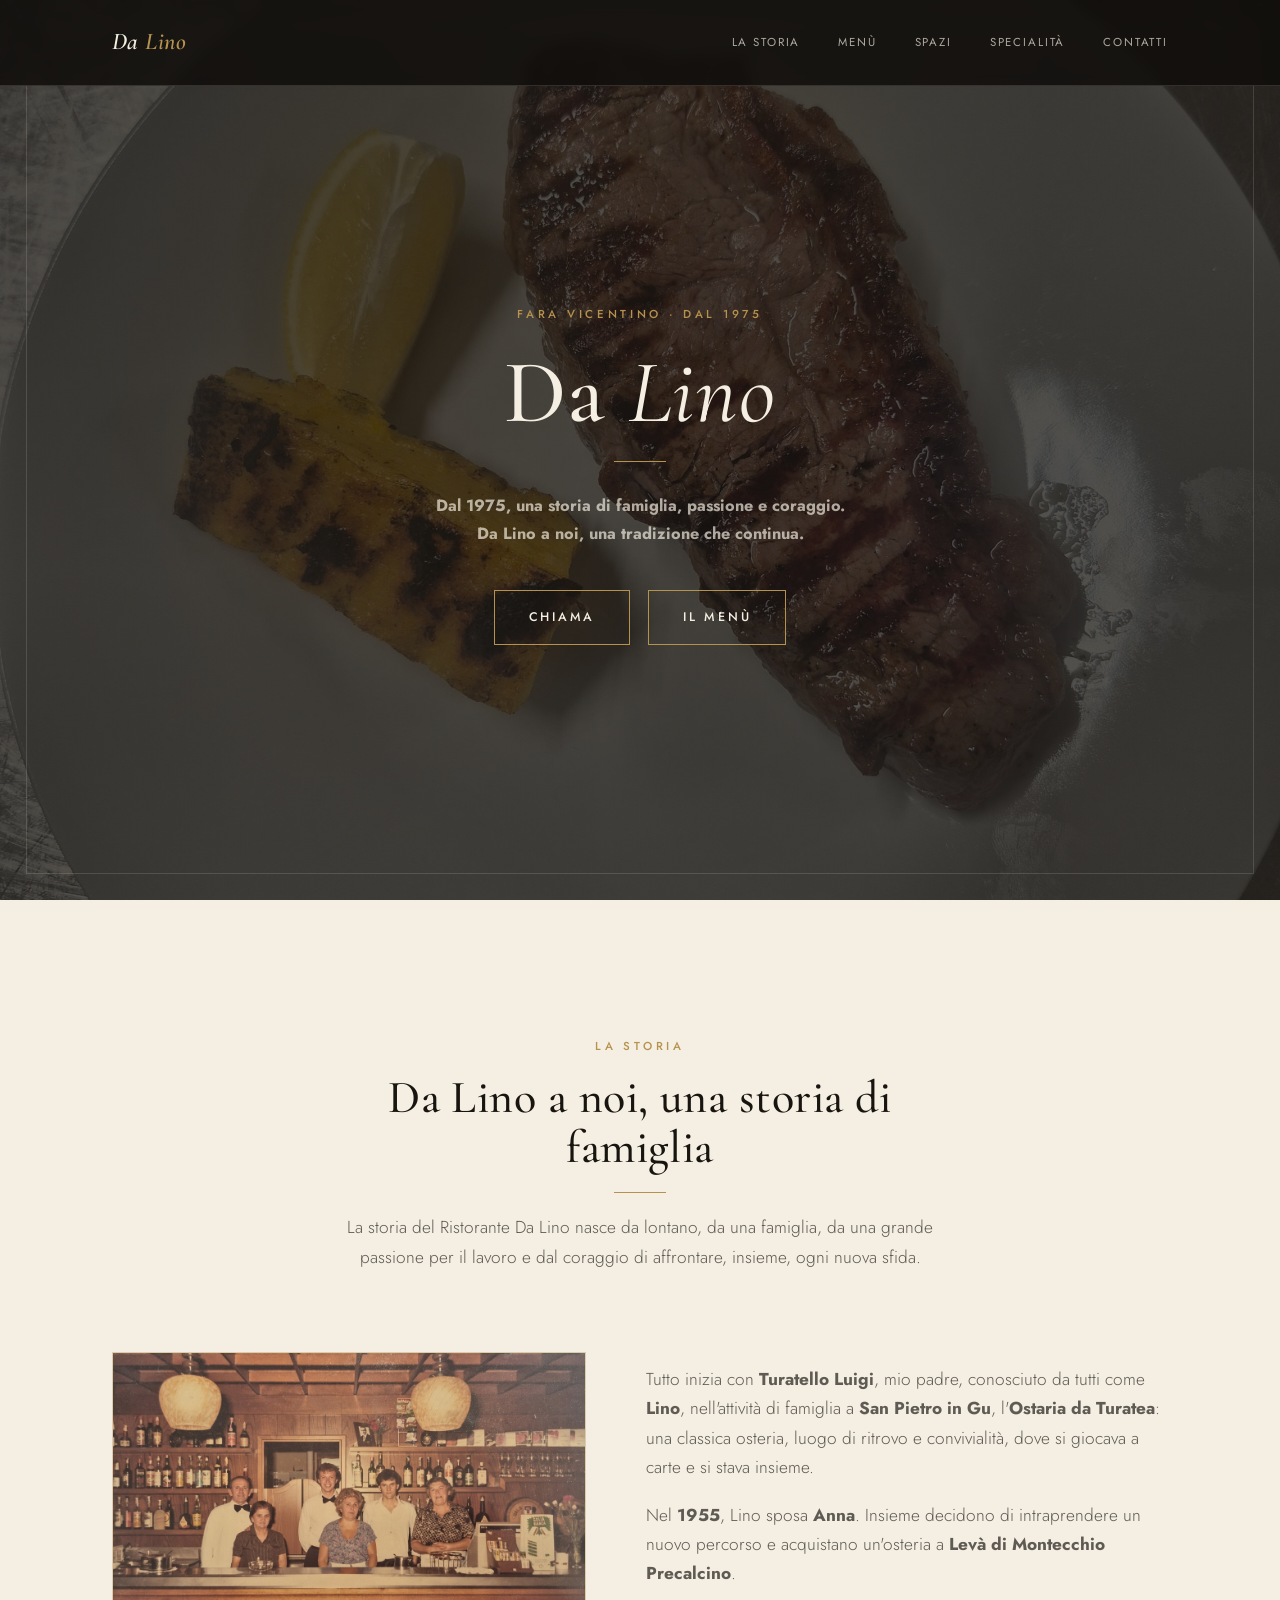
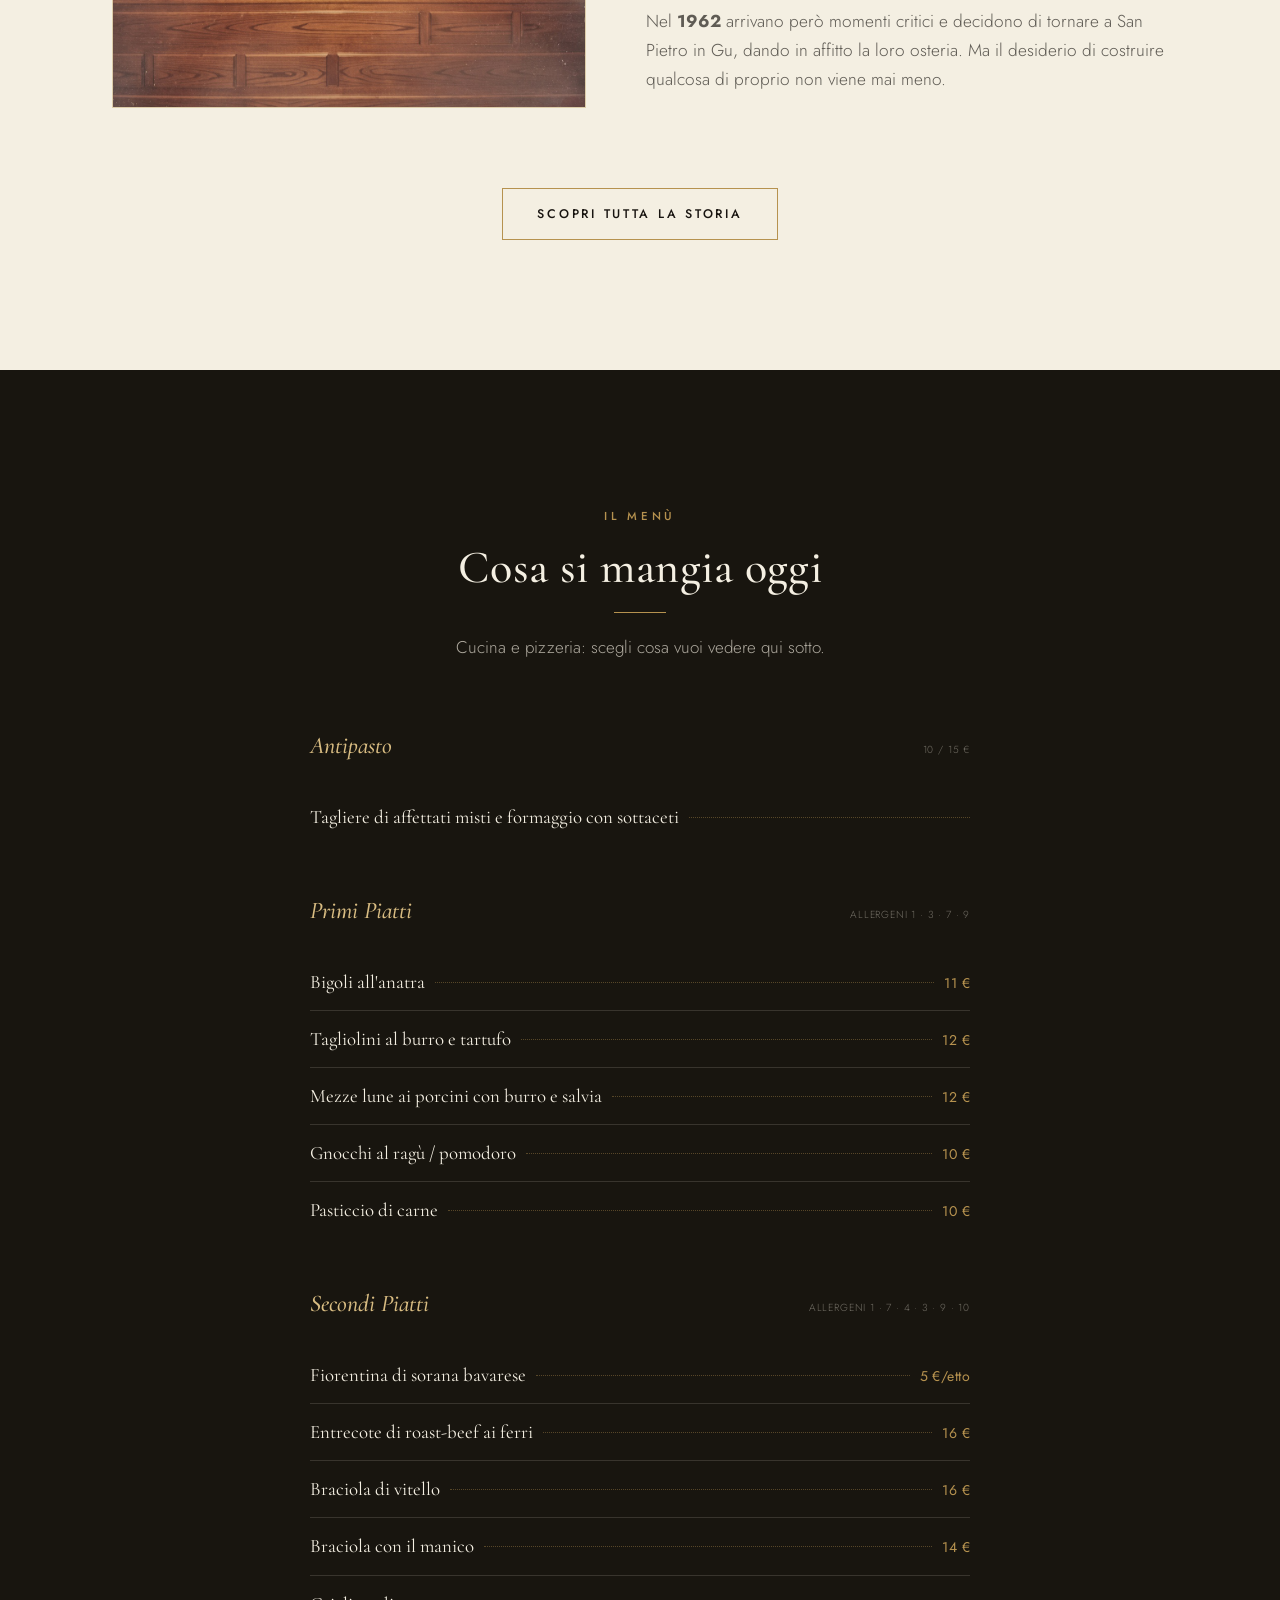
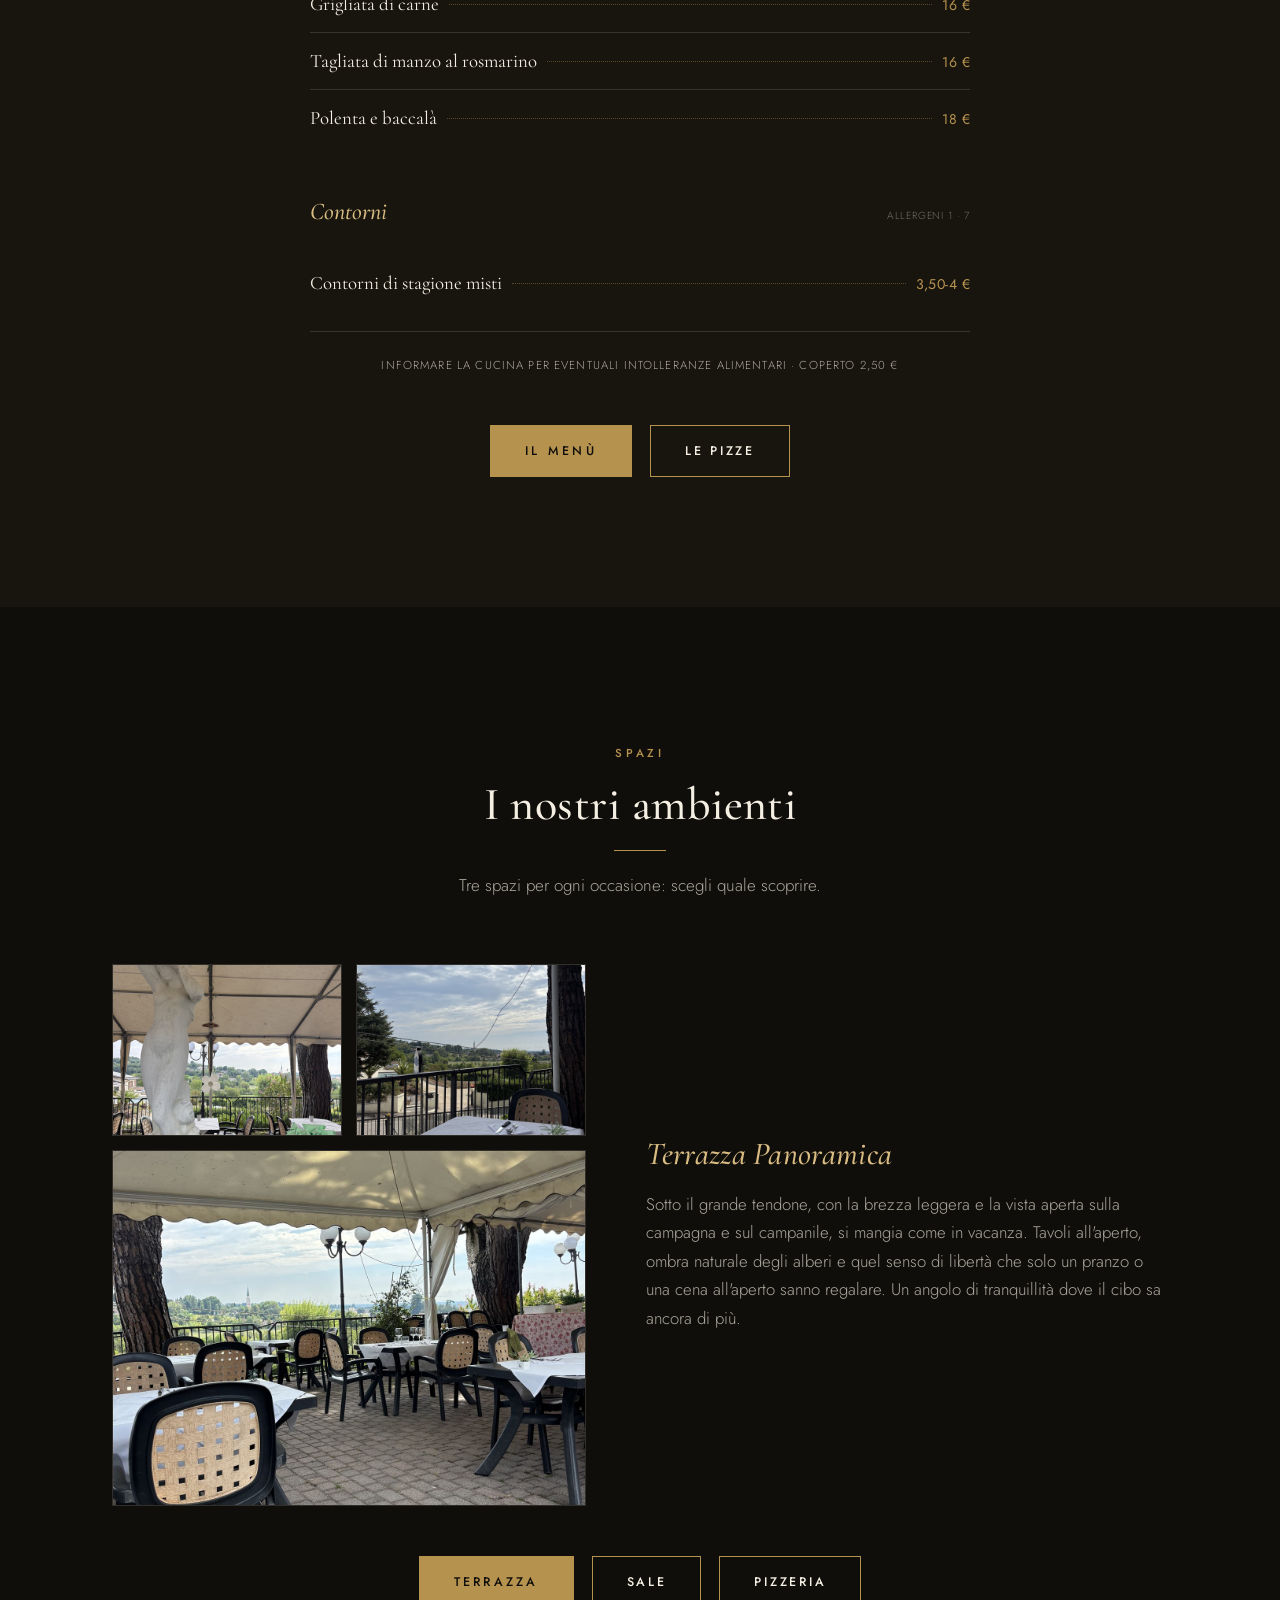
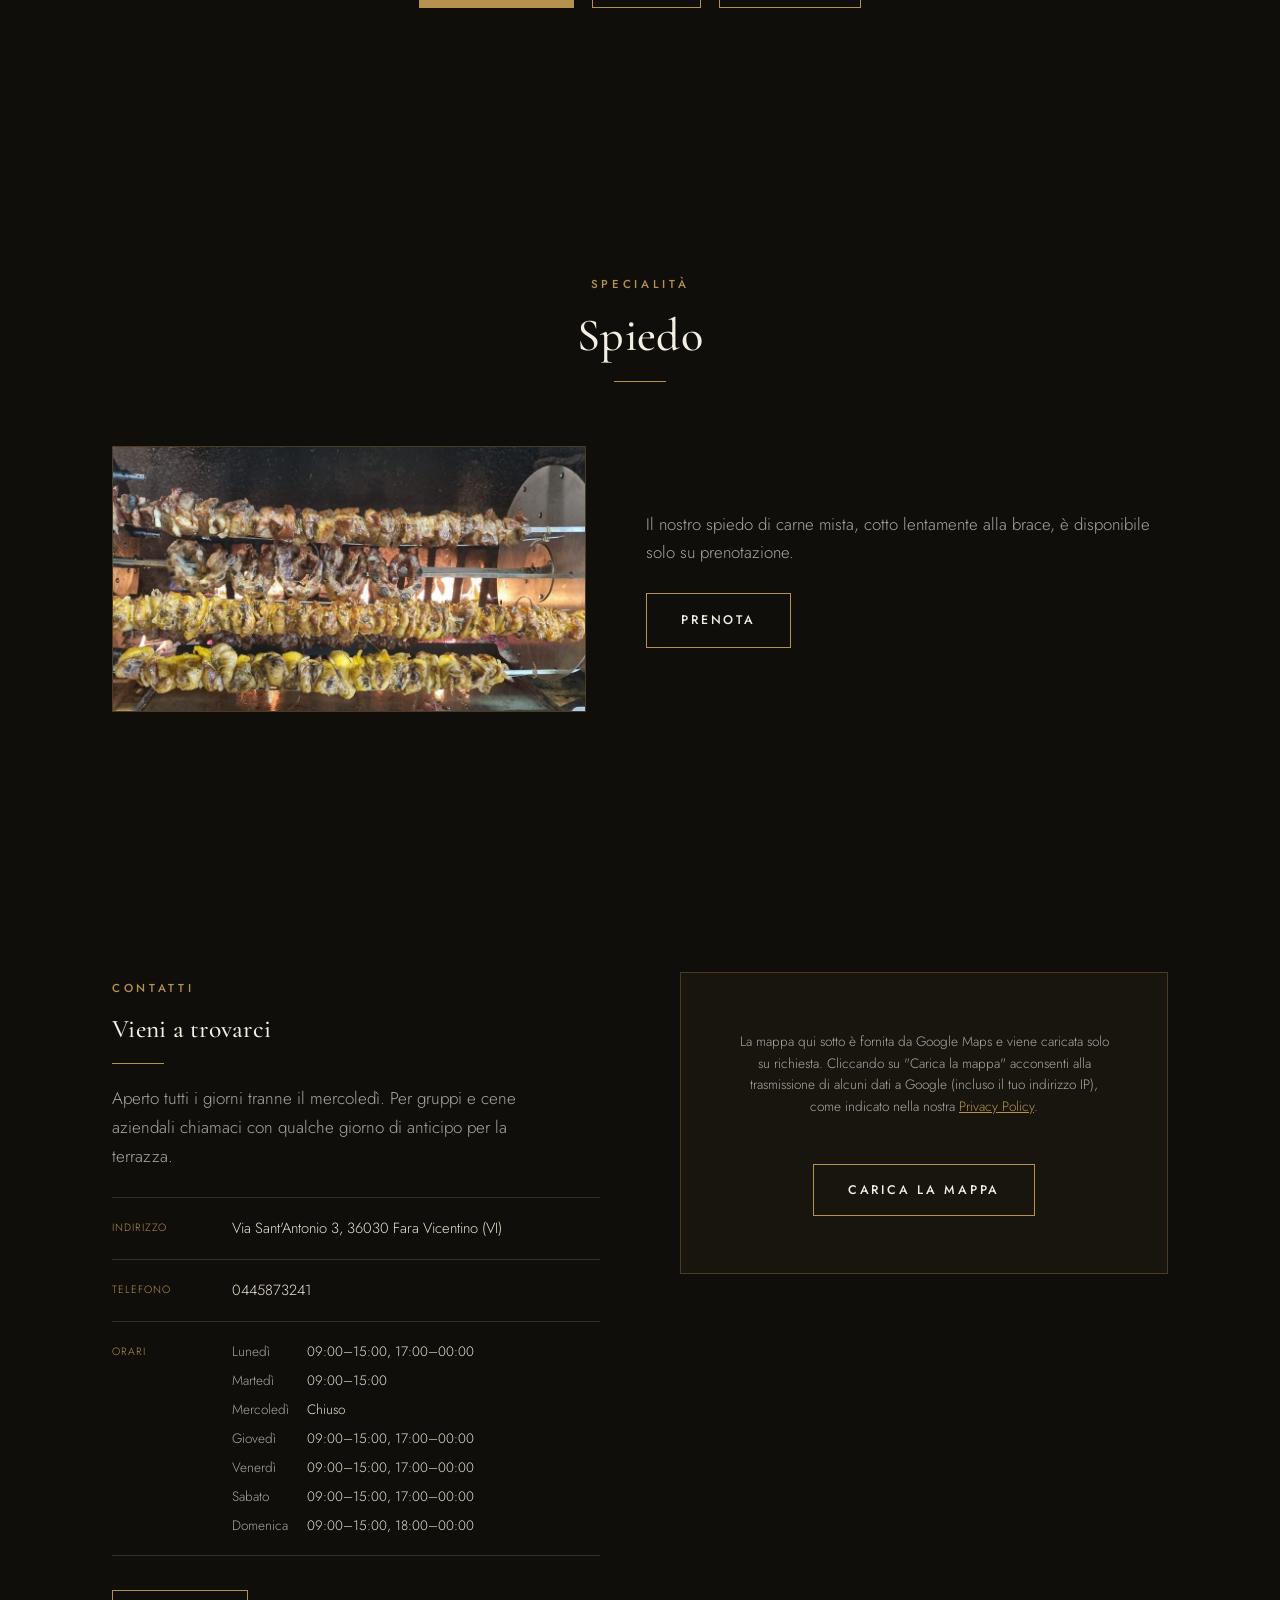
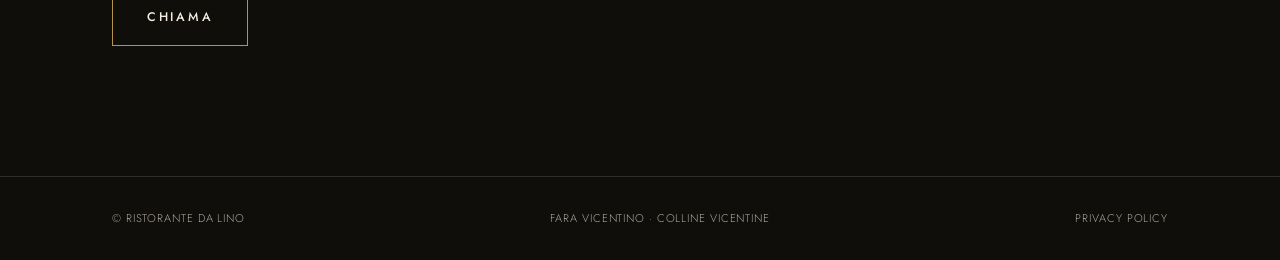
==== commit 125a9bc4: "Aggiorna sezione storia con testo rivisto dal cliente Corregge il nome dell'osteria (Turatea), l'acc" ====
--- a/index.html
+++ b/index.html
@@ -107,8 +107,9 @@
           <img src="images/storia-osteria.jpg" alt="Il bancone dell'osteria di famiglia, con Lino e Anna e lo staff" loading="lazy">
         </div>
         <div class="story-text">
-          <p>Tutto inizia con <strong>Turatello Luigi</strong>, mio padre, conosciuto da tutti come <strong>Lino</strong>, nell'attività di famiglia a <strong>San Pietro in Gu</strong>, l'<strong>Ostaria da Turateo</strong>: una classica osteria, luogo di ritrovo e convivialità, dove si giocava a carte e si stava insieme.</p>
-          <p>Nel <strong>1955</strong>, Lino sposa <strong>Anna</strong>. Insieme decidono di intraprendere un nuovo percorso e acquistano un'osteria a <strong>Leva di Montecchio Precalcino</strong>.</p>
+          <p>Tutto inizia con <strong>Turatello Luigi</strong>, mio padre, conosciuto da tutti come <strong>Lino</strong>, nell'attività di famiglia a <strong>San Pietro in Gu</strong>, l'<strong>Ostaria da Turatea</strong>: una classica osteria, luogo di ritrovo e convivialità, dove si giocava a carte e si stava insieme.</p>
+          <p>Nel <strong>1955</strong>, Lino sposa <strong>Anna</strong>. Insieme decidono di intraprendere un nuovo percorso e acquistano un'osteria a <strong>Levà di Montecchio Precalcino</strong>.</p>
+          <p>Nel <strong>1962</strong> arrivano però momenti critici e decidono di tornare a San Pietro in Gu, dando in affitto la loro osteria. Ma il desiderio di costruire qualcosa di proprio non viene mai meno.</p>
         </div>
       </div>
 
@@ -120,9 +121,8 @@
 
       <div class="story-block">
         <div class="story-text">
-          <p>Nel <strong>1966</strong>, a mio padre viene proposta una nuova opportunità: una trattoria a Fara Vicentino, la <strong>Trattoria Valdastico</strong>. Era un locale grande e il lavoro va alla grande. Per Lino e Anna è un periodo di grande impegno e soddisfazioni.</p>
-          <p>Nel <strong>1972</strong> arrivano però momenti critici e decidono di tornare a San Pietro in Gu, dando in affitto la loro osteria. Ma il desiderio di costruire qualcosa di proprio non viene mai meno.</p>
-          <p>Nel <strong>1973</strong>, Lino vende la trattoria della stazione e acquista un terreno a Fara Vicentino, in via Torricelle. È qui che, con tanto coraggio, lui e Anna decidono di fare un passo importante: costruire il loro futuro e dare vita al <strong>Ristorante Da Lino</strong>.</p>
+          <p>Nel <strong>1966</strong>, a mio padre viene proposta una nuova opportunità: una trattoria a Fara Vicentino, la <strong>Trattoria Valdastico</strong>. Era un locale capiente e il lavoro va alla grande. Per Lino e Anna è un periodo di grande impegno e soddisfazioni.</p>
+          <p>Nel <strong>1973</strong>, Lino vende la trattoria a <strong>Levà</strong> e acquista un terreno a Fara Vicentino, in via Torricelle. È qui che, con tanto coraggio, lui e Anna decidono di fare un passo importante: costruire il loro futuro e dare vita al <strong>Ristorante Da Lino</strong>.</p>
           <p>Nell'<strong>agosto del 1975</strong> il ristorante apre le sue porte.</p>
         </div>
         <div class="story-photo">
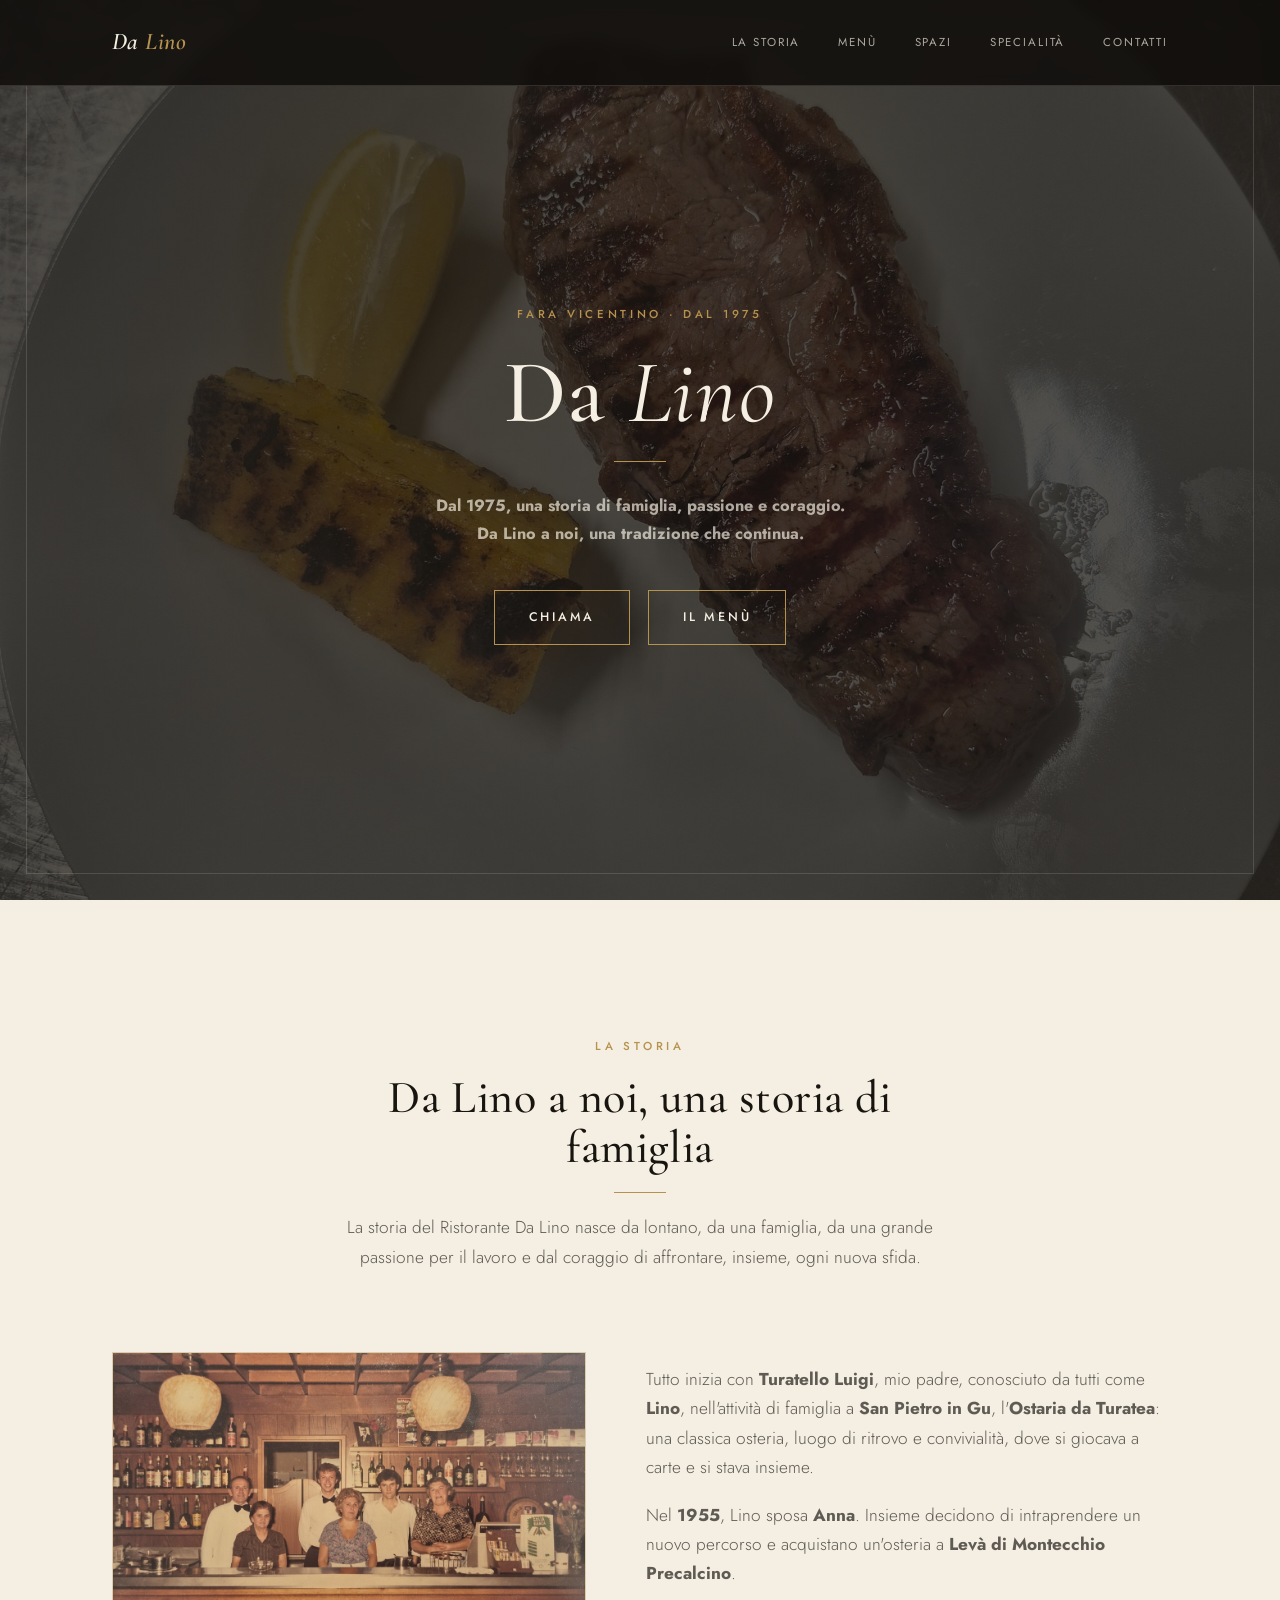
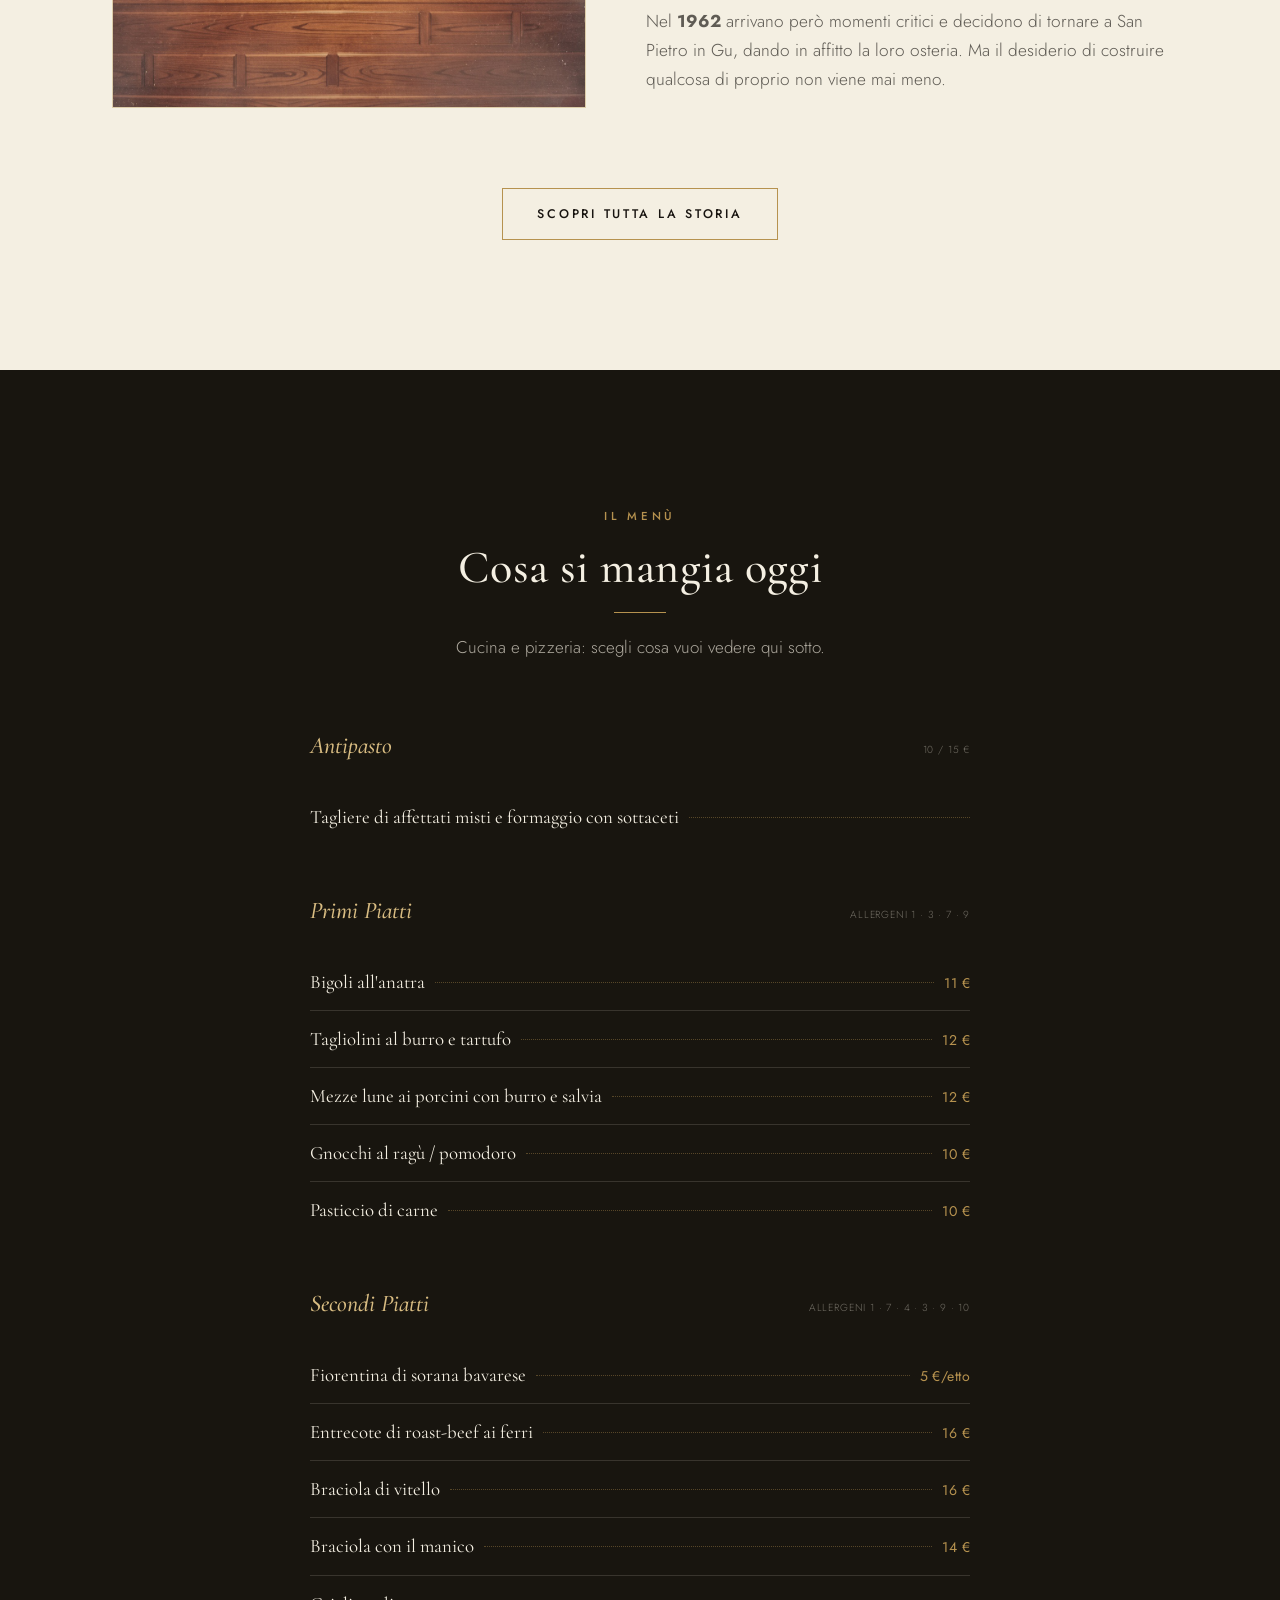
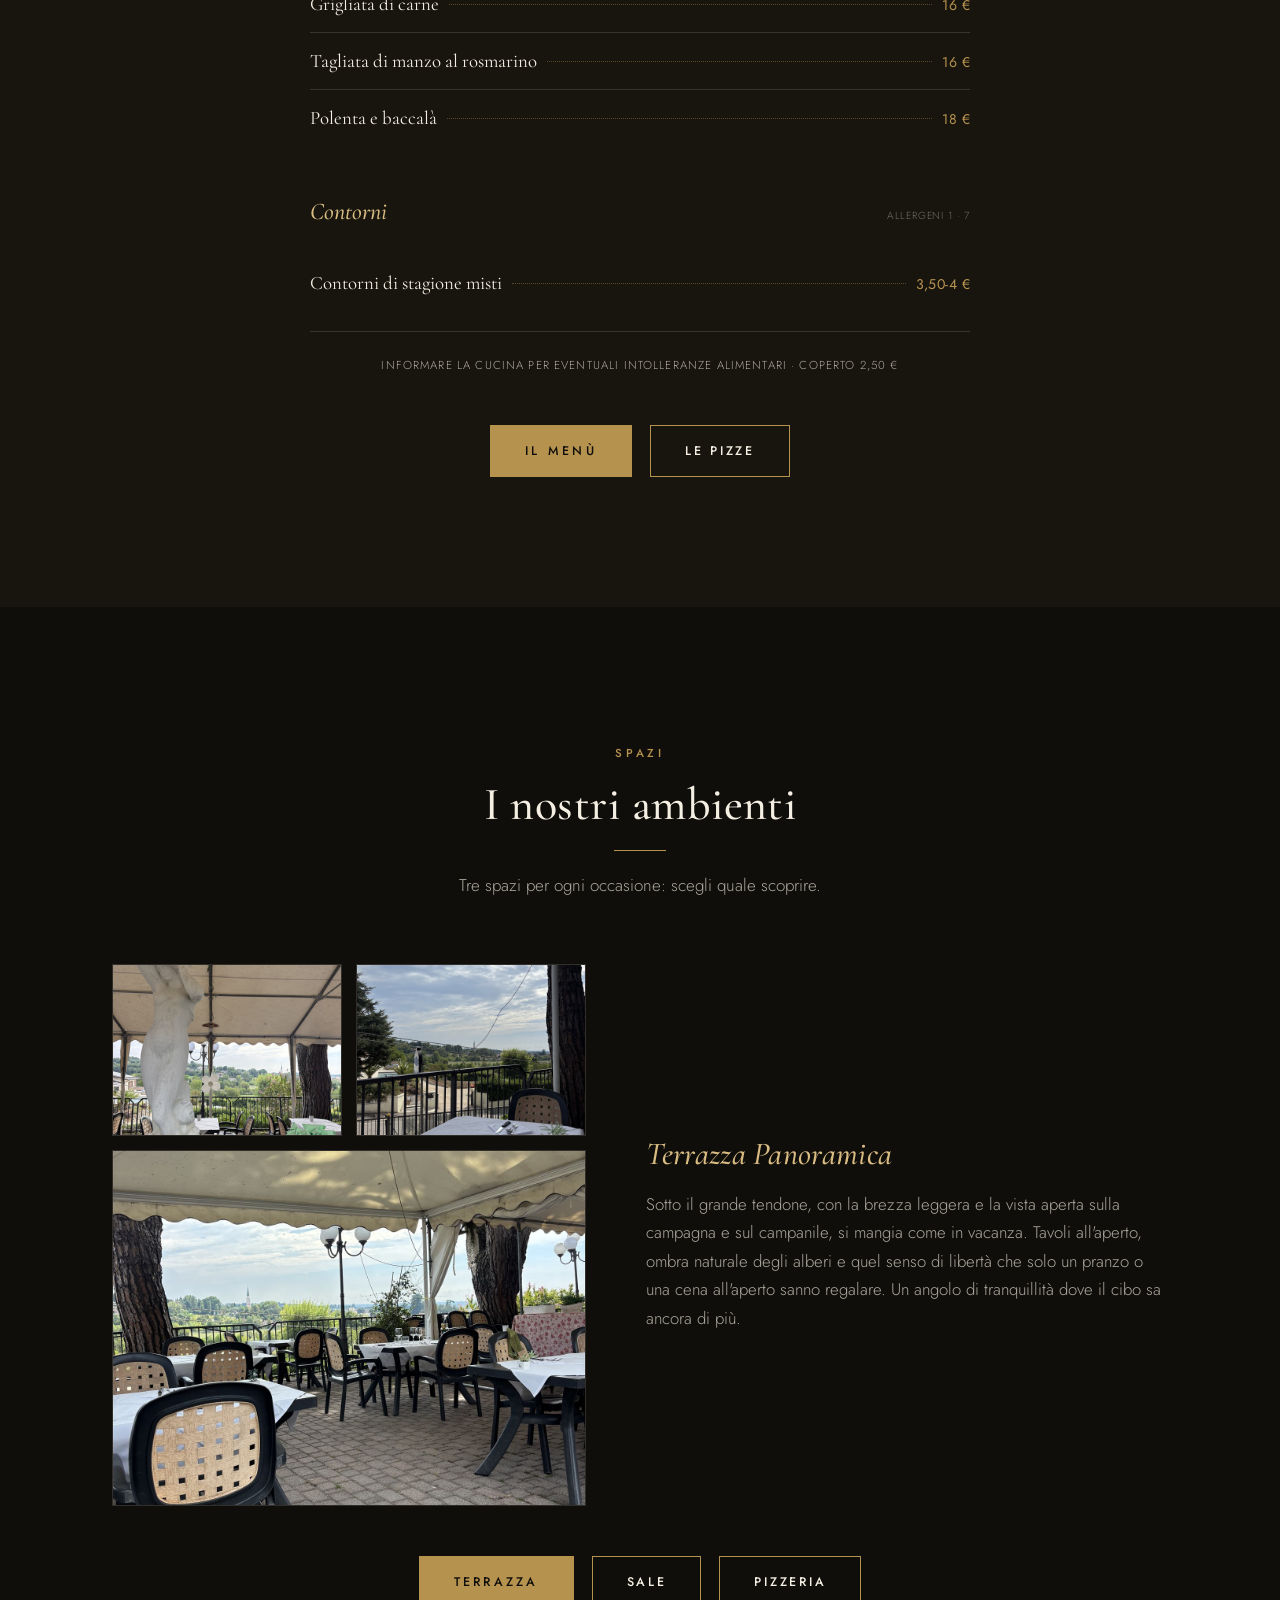
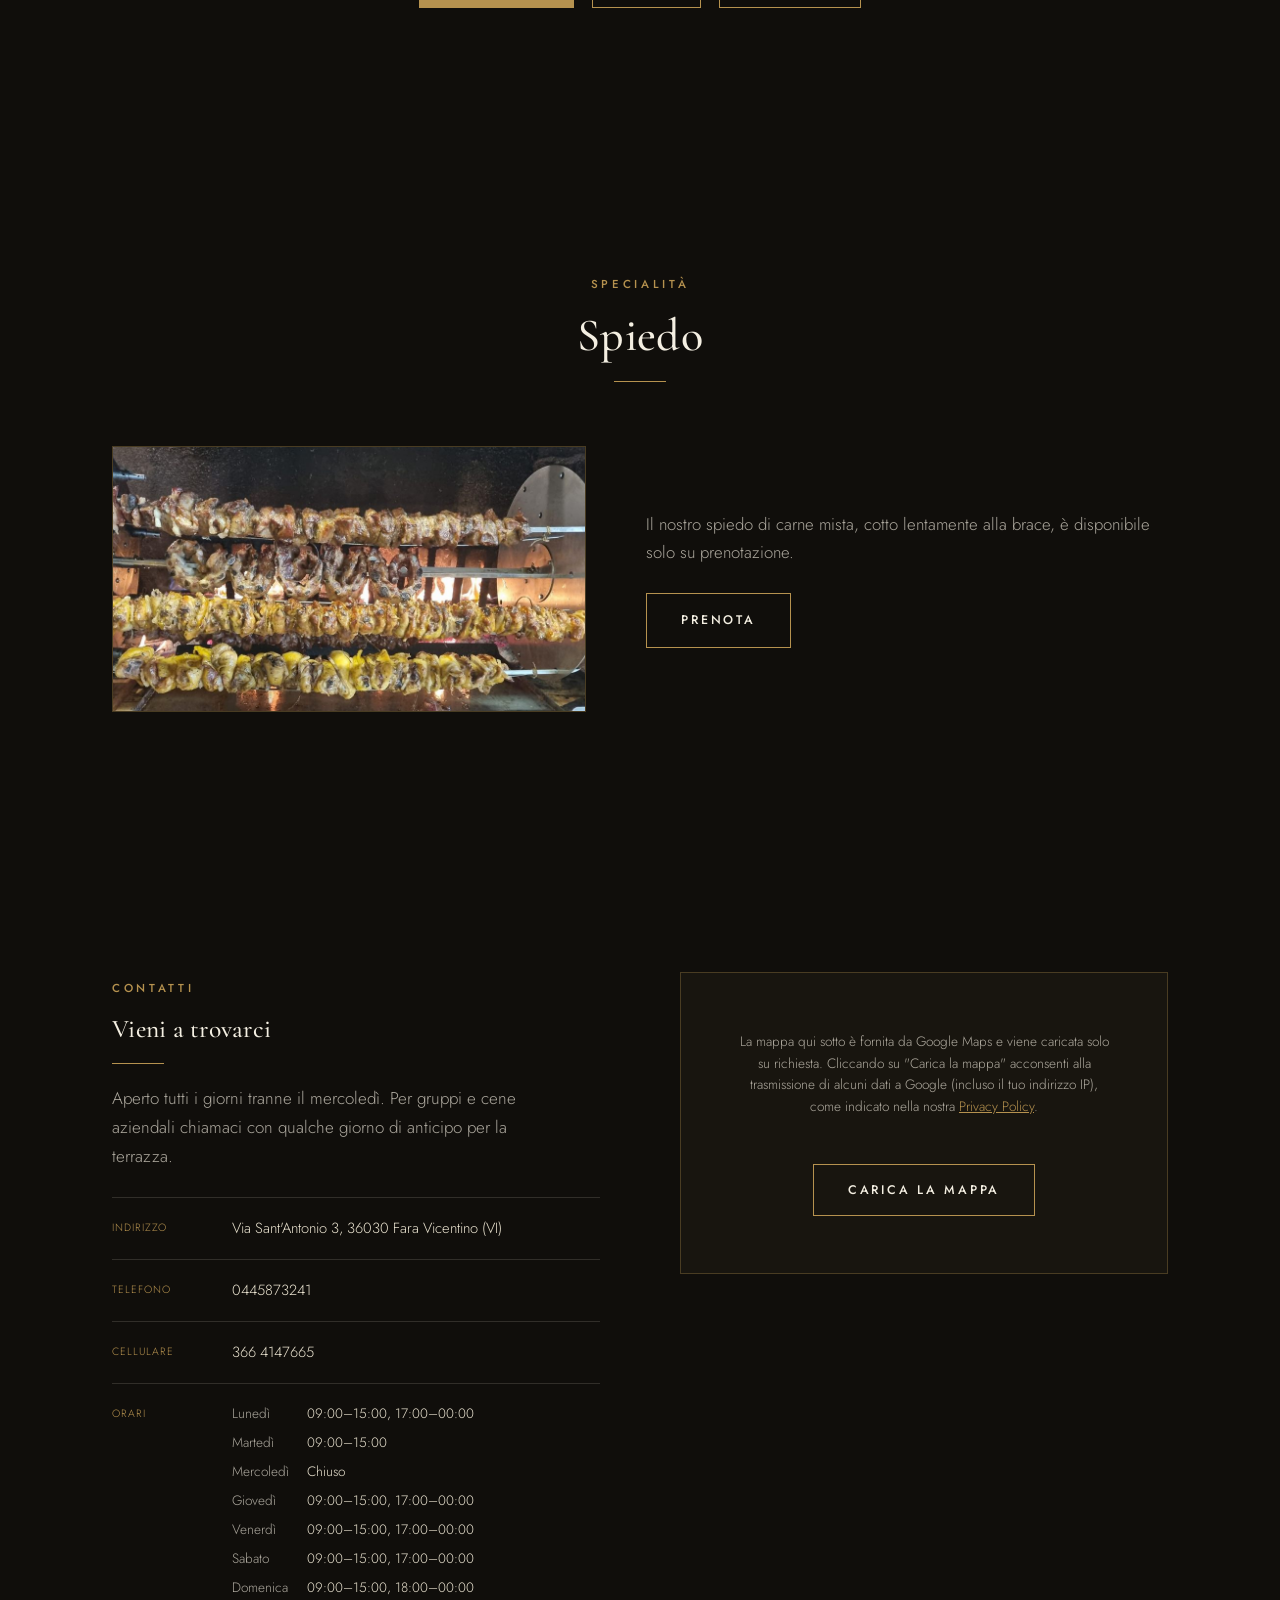
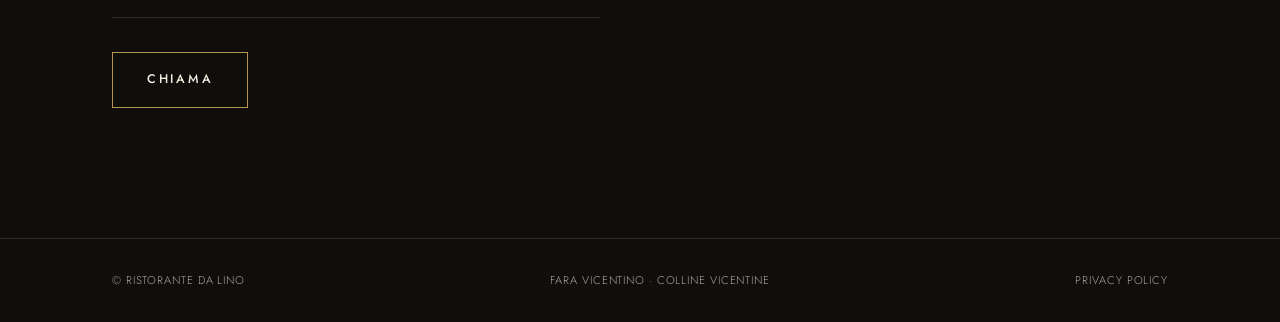
==== commit bc8e13d7: "Aggiunge numero di cellulare nei contatti Co-Authored-By: Claude Sonnet 5 <noreply@anthropic.com>" ====
--- a/index.html
+++ b/index.html
@@ -365,6 +365,7 @@
       <ul class="info-list">
         <li><span class="label">Indirizzo</span><span class="val">Via Sant'Antonio 3, 36030 Fara Vicentino (VI)</span></li>
         <li><span class="label">Telefono</span><span class="val">0445873241</span></li>
+        <li><span class="label">Cellulare</span><span class="val">366 4147665</span></li>
         <li class="hours-row">
           <span class="label">Orari</span>
           <div class="hours-grid">
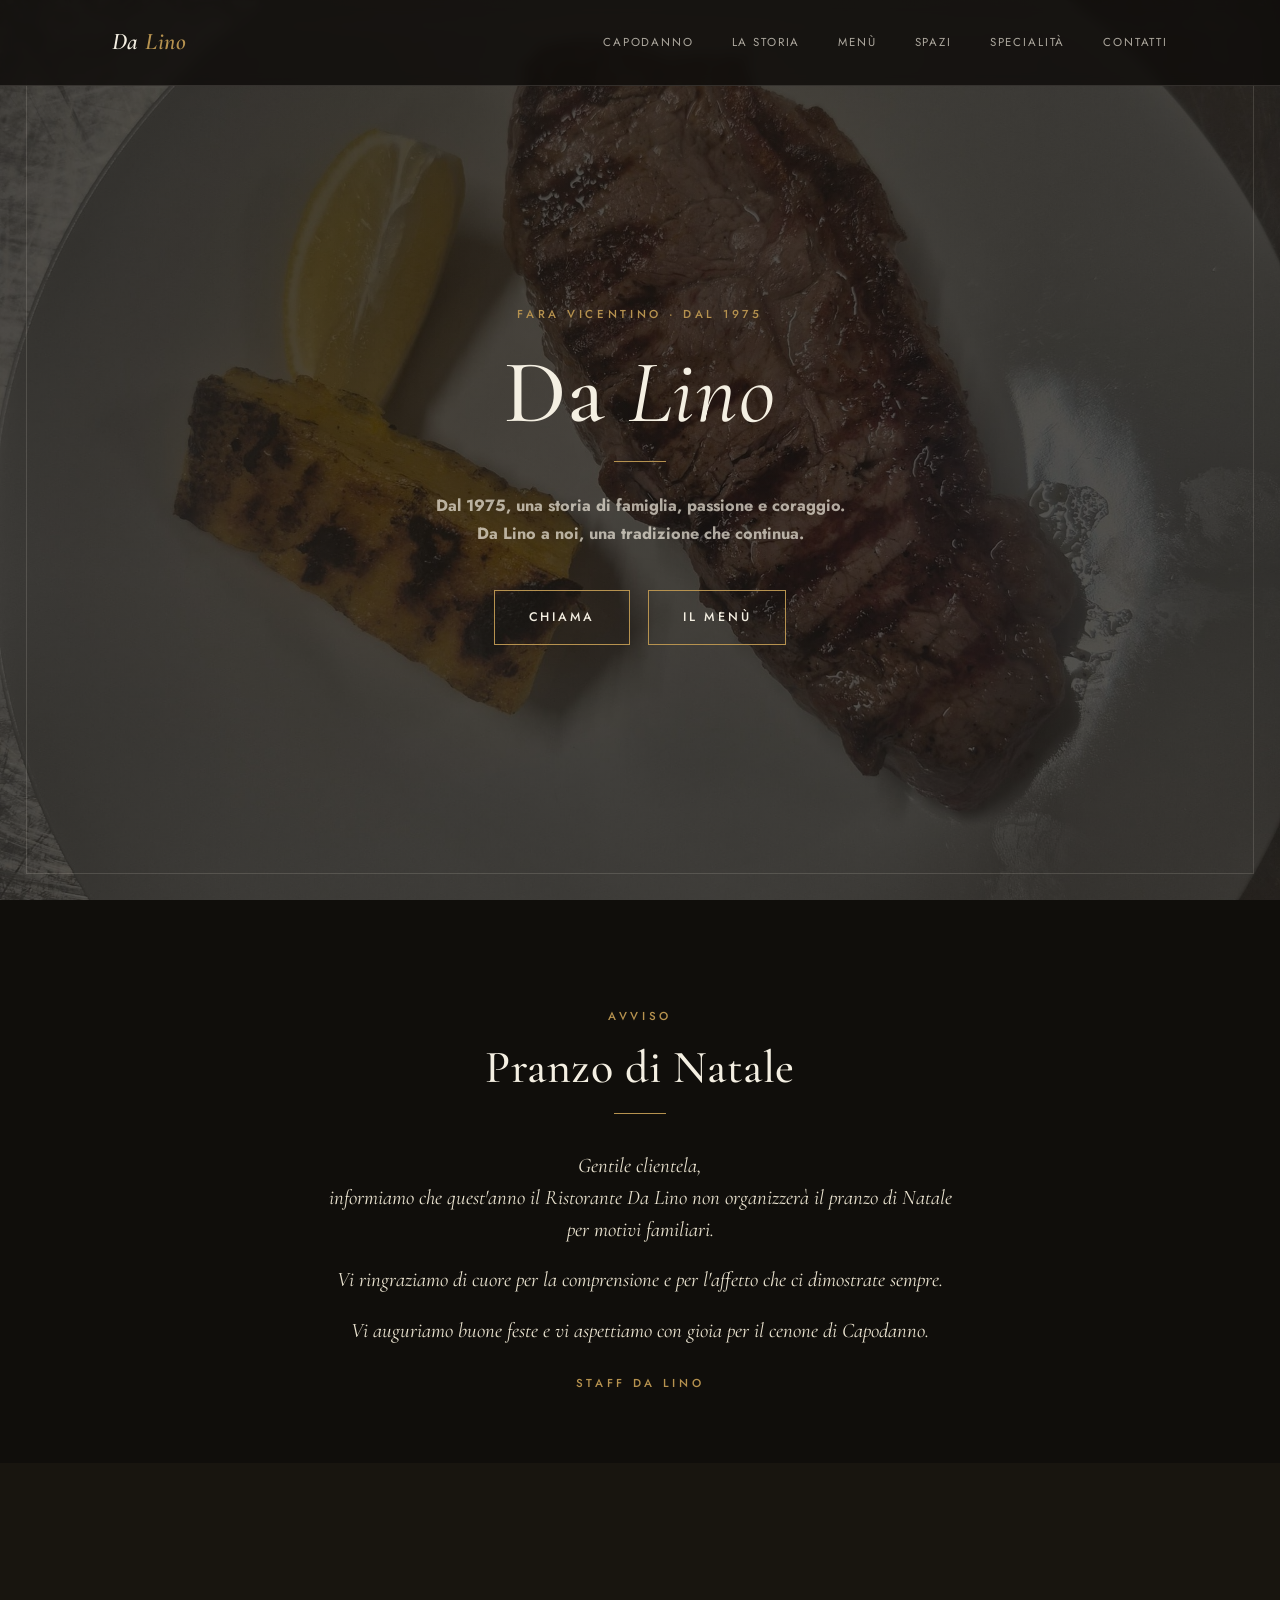
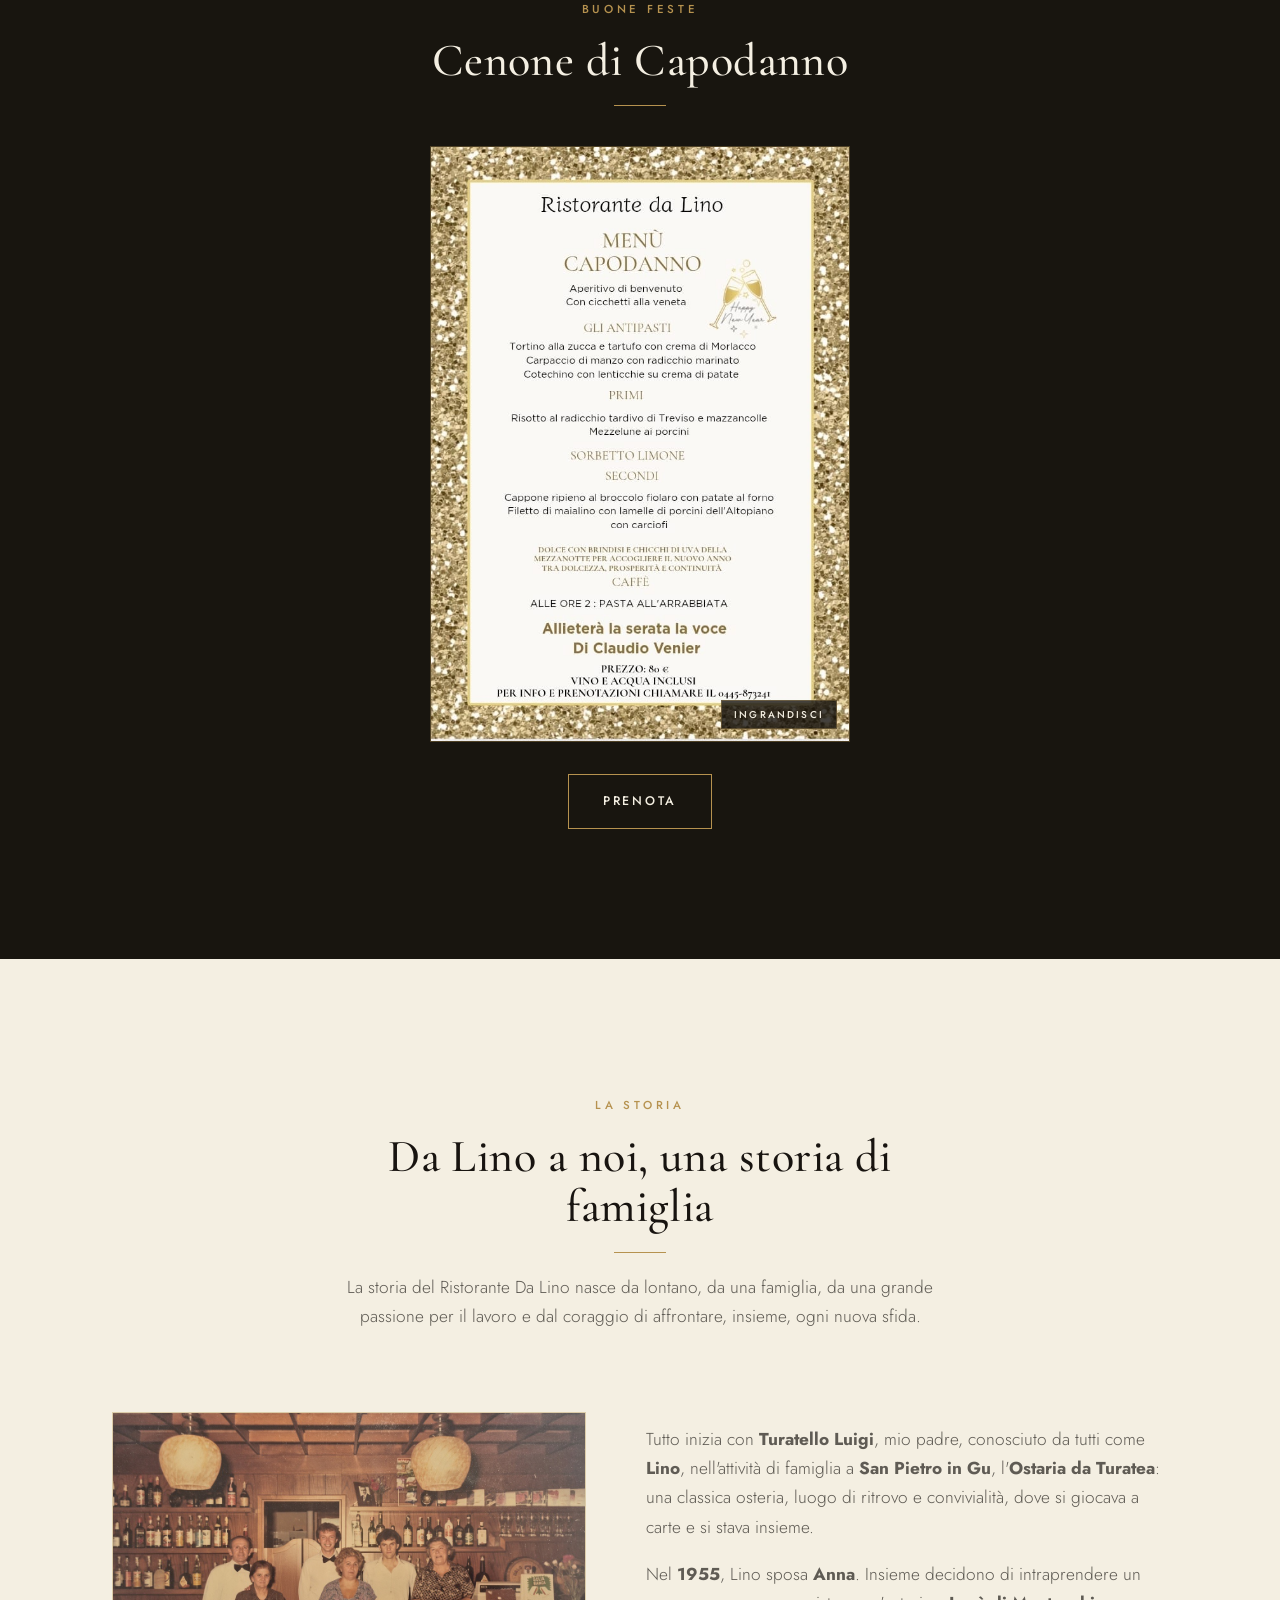
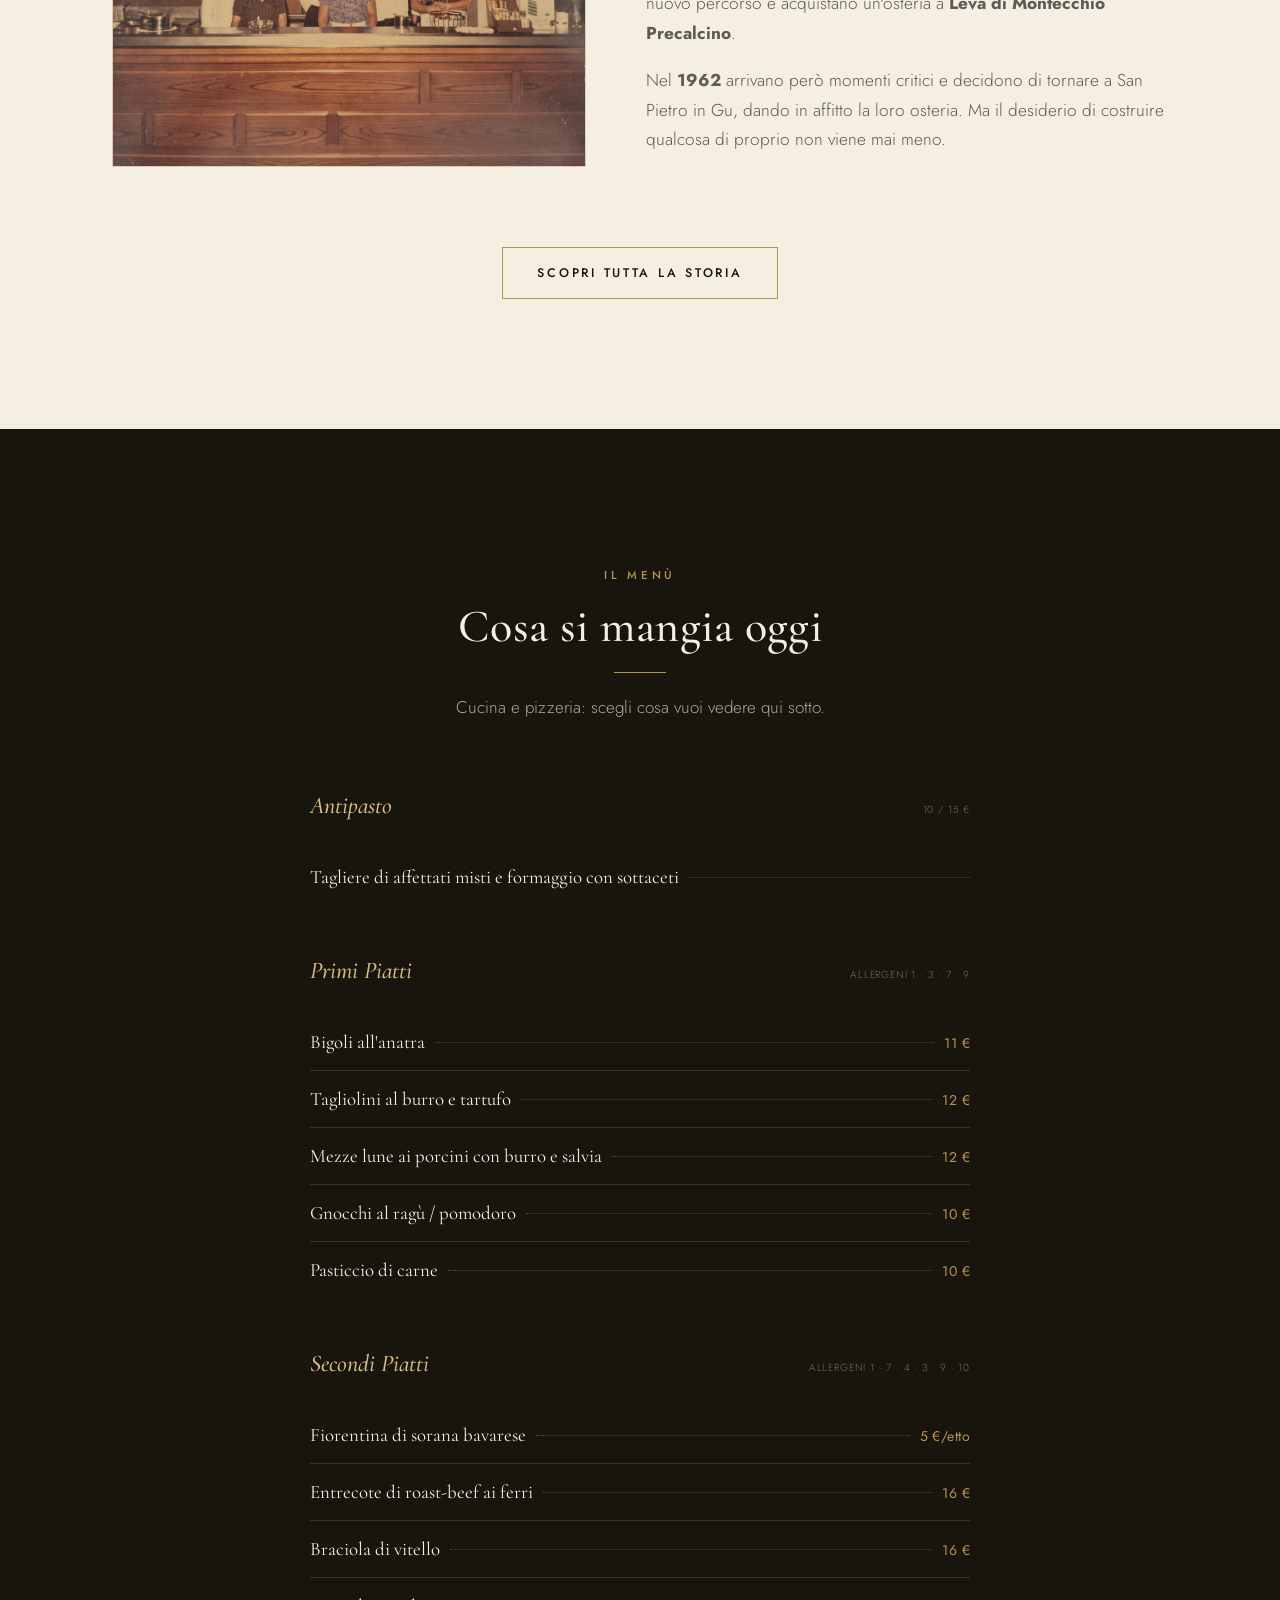
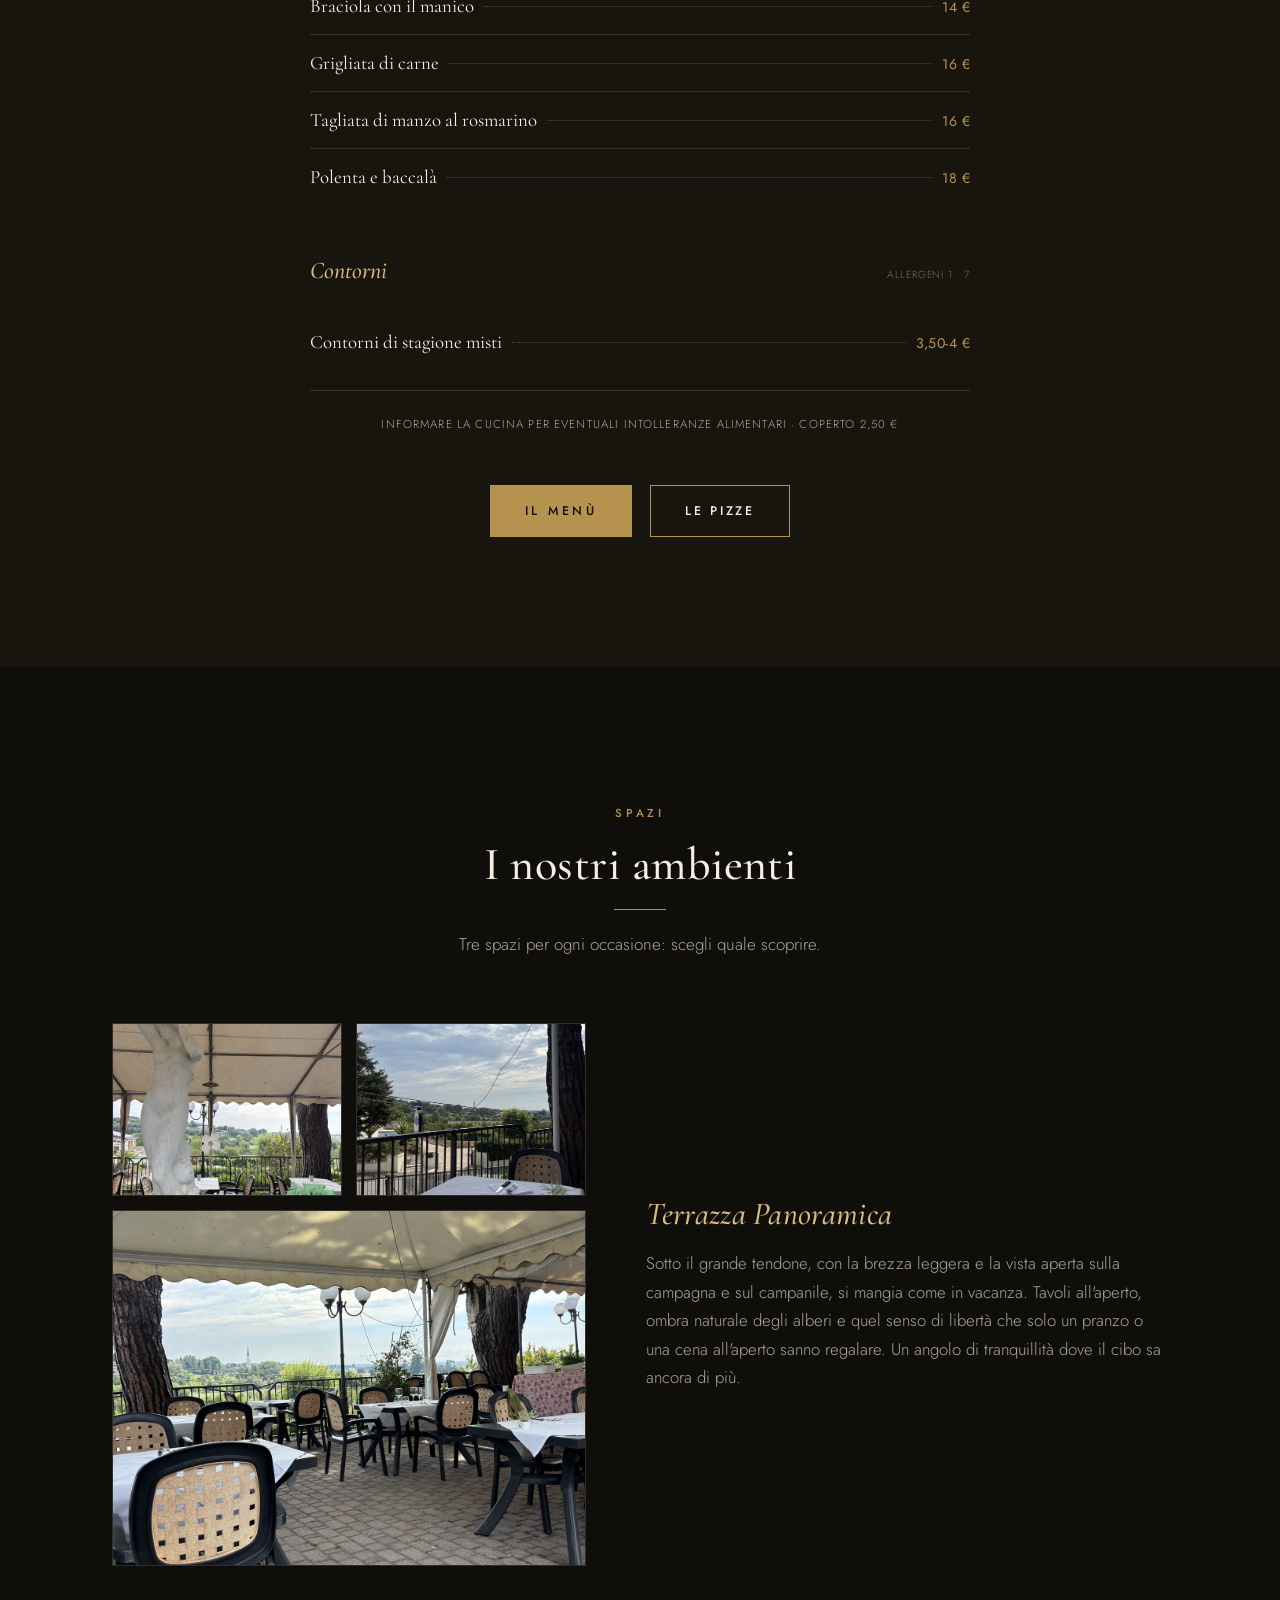
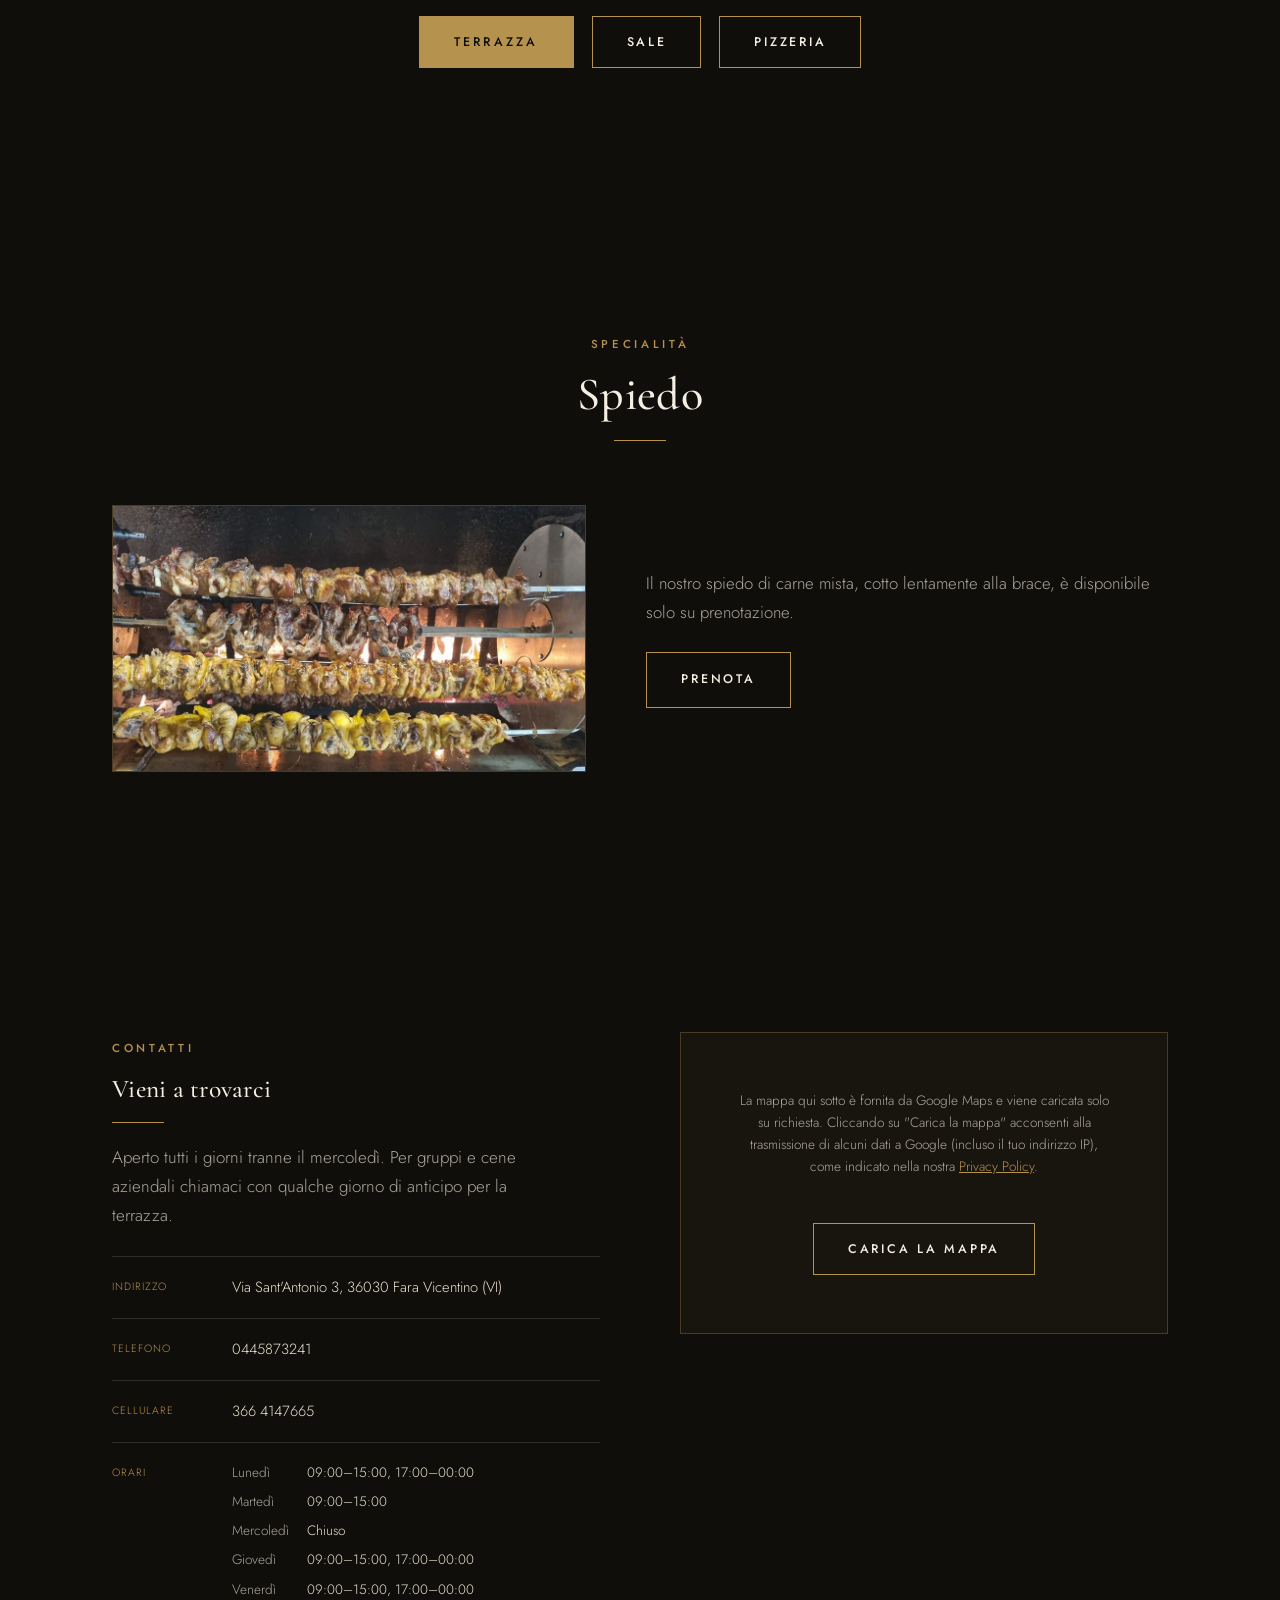
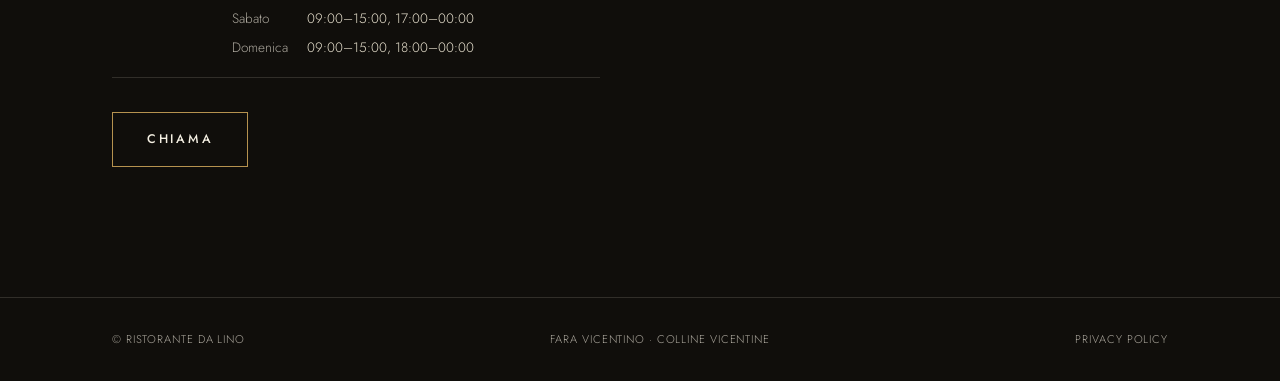
==== commit 10375289: "Aggiunge avviso pranzo di Natale e menù cenone di Capodanno Due sezioni dopo la hero: avviso dello s" ====
--- a/index.html
+++ b/index.html
@@ -5,19 +5,23 @@
 <meta name="viewport" content="width=device-width, initial-scale=1.0">
 <title>Ristorante Da Lino — Fara Vicentino</title>
 <meta name="description" content="Ristorante Da Lino a Fara Vicentino (VI): cucina di famiglia dal 1975, griglia a legna, pizzeria e terrazza panoramica sulle colline vicentine.">
-<link rel="canonical" href="https://www.ristorantedalino.it/">
-<link rel="icon" type="image/svg+xml" href="images/favicon.svg">
+<link rel="canonical" href="https://ristorantedalino.it/">
+<link rel="icon" href="/favicon.ico" sizes="48x48">
+<link rel="icon" type="image/svg+xml" href="/images/favicon.svg">
+<link rel="icon" type="image/png" sizes="96x96" href="/images/favicon-96.png">
+<link rel="icon" type="image/png" sizes="48x48" href="/images/favicon-48.png">
+<link rel="apple-touch-icon" href="/images/apple-touch-icon.png">
 
 <meta property="og:type" content="website">
 <meta property="og:title" content="Ristorante Da Lino — Fara Vicentino">
 <meta property="og:description" content="Cucina di famiglia dal 1975, griglia a legna, pizzeria e terrazza panoramica sulle colline vicentine.">
-<meta property="og:image" content="https://www.ristorantedalino.it/images/hero-bg.jpg">
-<meta property="og:url" content="https://www.ristorantedalino.it/">
+<meta property="og:image" content="https://ristorantedalino.it/images/hero-bg.jpg">
+<meta property="og:url" content="https://ristorantedalino.it/">
 <meta property="og:locale" content="it_IT">
 <meta name="twitter:card" content="summary_large_image">
 <meta name="twitter:title" content="Ristorante Da Lino — Fara Vicentino">
 <meta name="twitter:description" content="Cucina di famiglia dal 1975, griglia a legna, pizzeria e terrazza panoramica sulle colline vicentine.">
-<meta name="twitter:image" content="https://www.ristorantedalino.it/images/hero-bg.jpg">
+<meta name="twitter:image" content="https://ristorantedalino.it/images/hero-bg.jpg">
 
 <link rel="preconnect" href="https://fonts.googleapis.com">
 <link rel="preconnect" href="https://fonts.gstatic.com" crossorigin>
@@ -29,8 +33,8 @@
   "@context": "https://schema.org",
   "@type": "Restaurant",
   "name": "Ristorante Da Lino",
-  "image": "https://www.ristorantedalino.it/images/hero-bg.jpg",
-  "url": "https://www.ristorantedalino.it/",
+  "image": "https://ristorantedalino.it/images/hero-bg.jpg",
+  "url": "https://ristorantedalino.it/",
   "telephone": "+390445873241",
   "address": {
     "@type": "PostalAddress",
@@ -63,6 +67,7 @@
   <div class="wrap">
     <a href="#" class="brand">Da <span>Lino</span></a>
     <nav class="links">
+      <a href="#capodanno">Capodanno</a>
       <a href="#storia">La Storia</a>
       <a href="#menu">Menù</a>
       <a href="#terrazza">Spazi</a>
@@ -87,6 +92,50 @@
       <a href="tel:+390445873241" class="btn">Chiama</a>
       <a href="#menu" class="btn">Il Menù</a>
     </div>
+  </div>
+</section>
+
+<!-- ================= AVVISO NATALE (da rimuovere dopo le feste, con il CSS .notice) ================= -->
+<section id="avviso" class="notice">
+  <div class="wrap">
+    <div class="section-head center reveal">
+      <span class="eyebrow">Avviso</span>
+      <h2 style="margin-top:14px;">Pranzo di Natale</h2>
+      <div class="rule center"></div>
+    </div>
+
+    <div class="notice-text reveal">
+      <p>Gentile clientela,<br>informiamo che quest'anno il Ristorante Da Lino non organizzerà il pranzo di Natale per motivi familiari.</p>
+      <p>Vi ringraziamo di cuore per la comprensione e per l'affetto che ci dimostrate sempre.</p>
+      <p>Vi auguriamo buone feste e vi aspettiamo con gioia per il cenone di Capodanno.</p>
+      <p class="signature">Staff Da Lino</p>
+    </div>
+  </div>
+</section>
+
+<!-- ================= CAPODANNO (da rimuovere dopo il 1° gennaio, con il link nel menu e il CSS/JS .newyear) ================= -->
+<section id="capodanno" class="newyear">
+  <div class="wrap">
+    <div class="section-head center reveal">
+      <span class="eyebrow">Buone feste</span>
+      <h2 style="margin-top:14px;">Cenone di Capodanno</h2>
+      <div class="rule center"></div>
+    </div>
+
+    <div class="newyear-menu reveal">
+      <button type="button" class="newyear-photo" id="newyear-open" aria-haspopup="dialog" aria-label="Ingrandisci il menù di Capodanno">
+        <img src="images/menu-capodanno.jpg" width="658" height="935" alt="Menù di Capodanno del Ristorante Da Lino" loading="lazy">
+        <span class="newyear-zoom" aria-hidden="true">Ingrandisci</span>
+      </button>
+      <div class="newyear-cta">
+        <a href="tel:+390445873241" class="btn">Prenota</a>
+      </div>
+    </div>
+
+    <dialog id="newyear-dialog" aria-label="Menù di Capodanno ingrandito">
+      <img src="images/menu-capodanno.jpg" width="658" height="935" alt="Menù di Capodanno del Ristorante Da Lino">
+      <button type="button" class="newyear-close" id="newyear-close" aria-label="Chiudi">×</button>
+    </dialog>
   </div>
 </section>
 
--- a/css/style.css
+++ b/css/style.css
@@ -129,6 +129,50 @@
 .section-head.center{margin-left:auto; margin-right:auto; text-align:center;}
 .section-head h2{font-size:clamp(2.1rem, 3.6vw, 3rem);}
 
+/* ---------- AVVISO NATALE ---------- */
+.notice{background:var(--black); padding:100px 0 70px;}
+.notice .section-head{margin-bottom:36px;}
+.notice-text{max-width:640px; margin:0 auto; text-align:center;}
+.notice-text p{
+  font-family:'Cormorant Garamond', serif; font-style:italic; font-weight:400;
+  font-size:1.3rem; line-height:1.55; color:var(--ivory-soft); margin-bottom:18px;
+}
+.notice-text .signature{
+  font-family:'Jost', sans-serif; font-style:normal; font-weight:500;
+  font-size:0.72rem; letter-spacing:0.32em; text-transform:uppercase; color:var(--gold);
+  margin:28px 0 0;
+}
+
+/* ---------- CAPODANNO ---------- */
+.newyear{background:var(--panel);}
+.newyear .section-head{margin-bottom:40px;}
+.newyear-menu{max-width:420px; margin:0 auto;}
+.newyear-photo{
+  position:relative; display:block; width:100%; padding:0; cursor:zoom-in;
+  background:none; border:1px solid var(--gold-soft); overflow:hidden;
+}
+.newyear-photo img{width:100%; height:auto; display:block;}
+.newyear-zoom{
+  position:absolute; right:12px; bottom:12px; padding:6px 12px;
+  background:rgba(16,14,11,0.78); color:var(--ivory); border:1px solid var(--gold-soft);
+  font-family:'Jost', sans-serif; font-weight:500; font-size:0.62rem; letter-spacing:0.22em; text-transform:uppercase;
+}
+.newyear-photo:focus-visible{outline:1px solid var(--gold-light); outline-offset:4px;}
+.newyear-cta{margin-top:32px; text-align:center;}
+#newyear-dialog{
+  position:fixed; inset:0; margin:auto; padding:0; border:1px solid var(--gold-soft);
+  background:var(--black); max-width:min(658px, 92vw); max-height:92vh; overflow:auto;
+}
+#newyear-dialog::backdrop{background:rgba(16,14,11,0.88);}
+#newyear-dialog img{width:100%; height:auto; display:block;}
+.newyear-close{
+  position:absolute; top:8px; right:8px; width:40px; height:40px;
+  background:rgba(16,14,11,0.85); color:var(--ivory); border:1px solid var(--gold-soft);
+  font-size:1.6rem; line-height:1; cursor:pointer;
+}
+.newyear-close:hover{background:var(--gold); color:var(--black);}
+.newyear-close:focus-visible{outline:1px solid var(--gold-light); outline-offset:3px;}
+
 /* ---------- STORIA (ivory panel) ---------- */
 .story{background:var(--ivory); color:var(--ink);}
 .story .eyebrow{color:var(--gold);}
@@ -269,6 +313,7 @@
 @media (max-width: 900px){
   .contact .wrap{grid-template-columns:1fr; gap:44px;}
   .story-block, .space-panel, .special-block{grid-template-columns:1fr; gap:26px;}
+  nav.links{gap:22px;}
 }
 @media (max-width: 720px){
   nav.links{display:none;}
